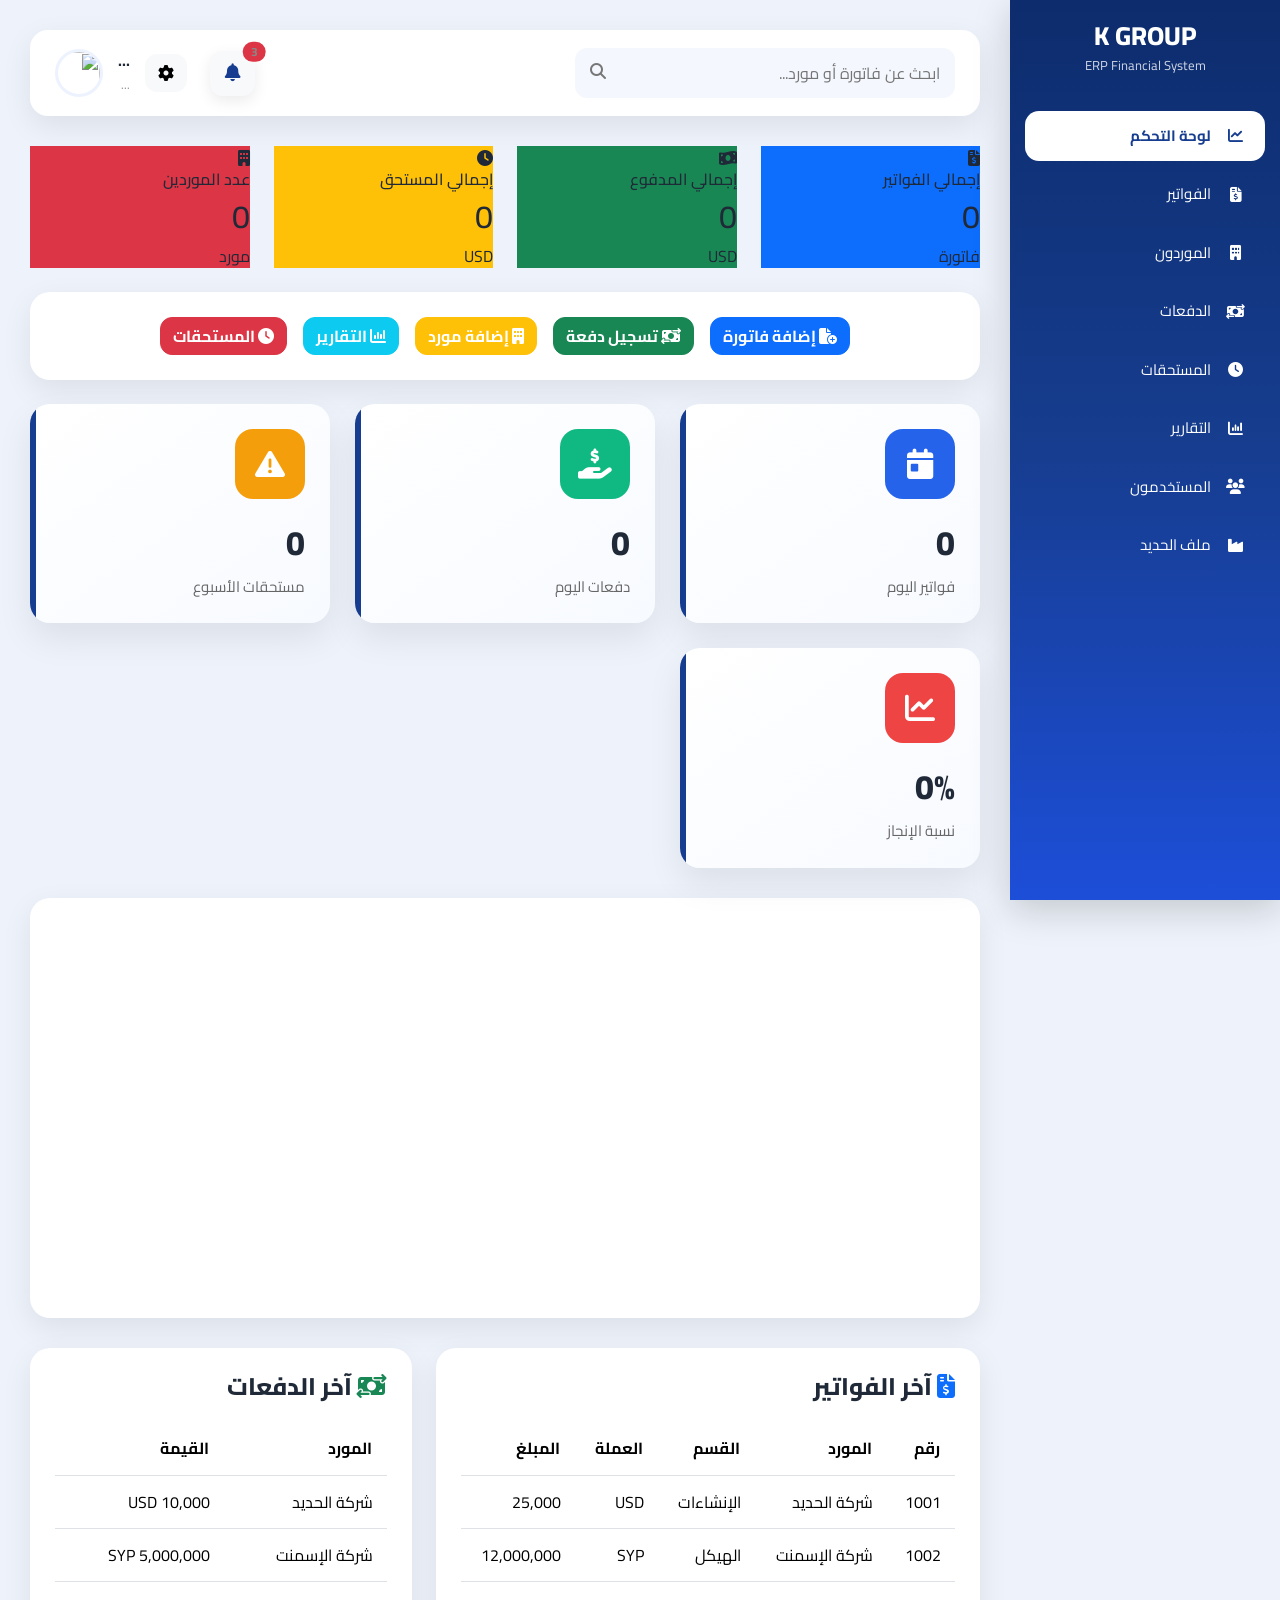
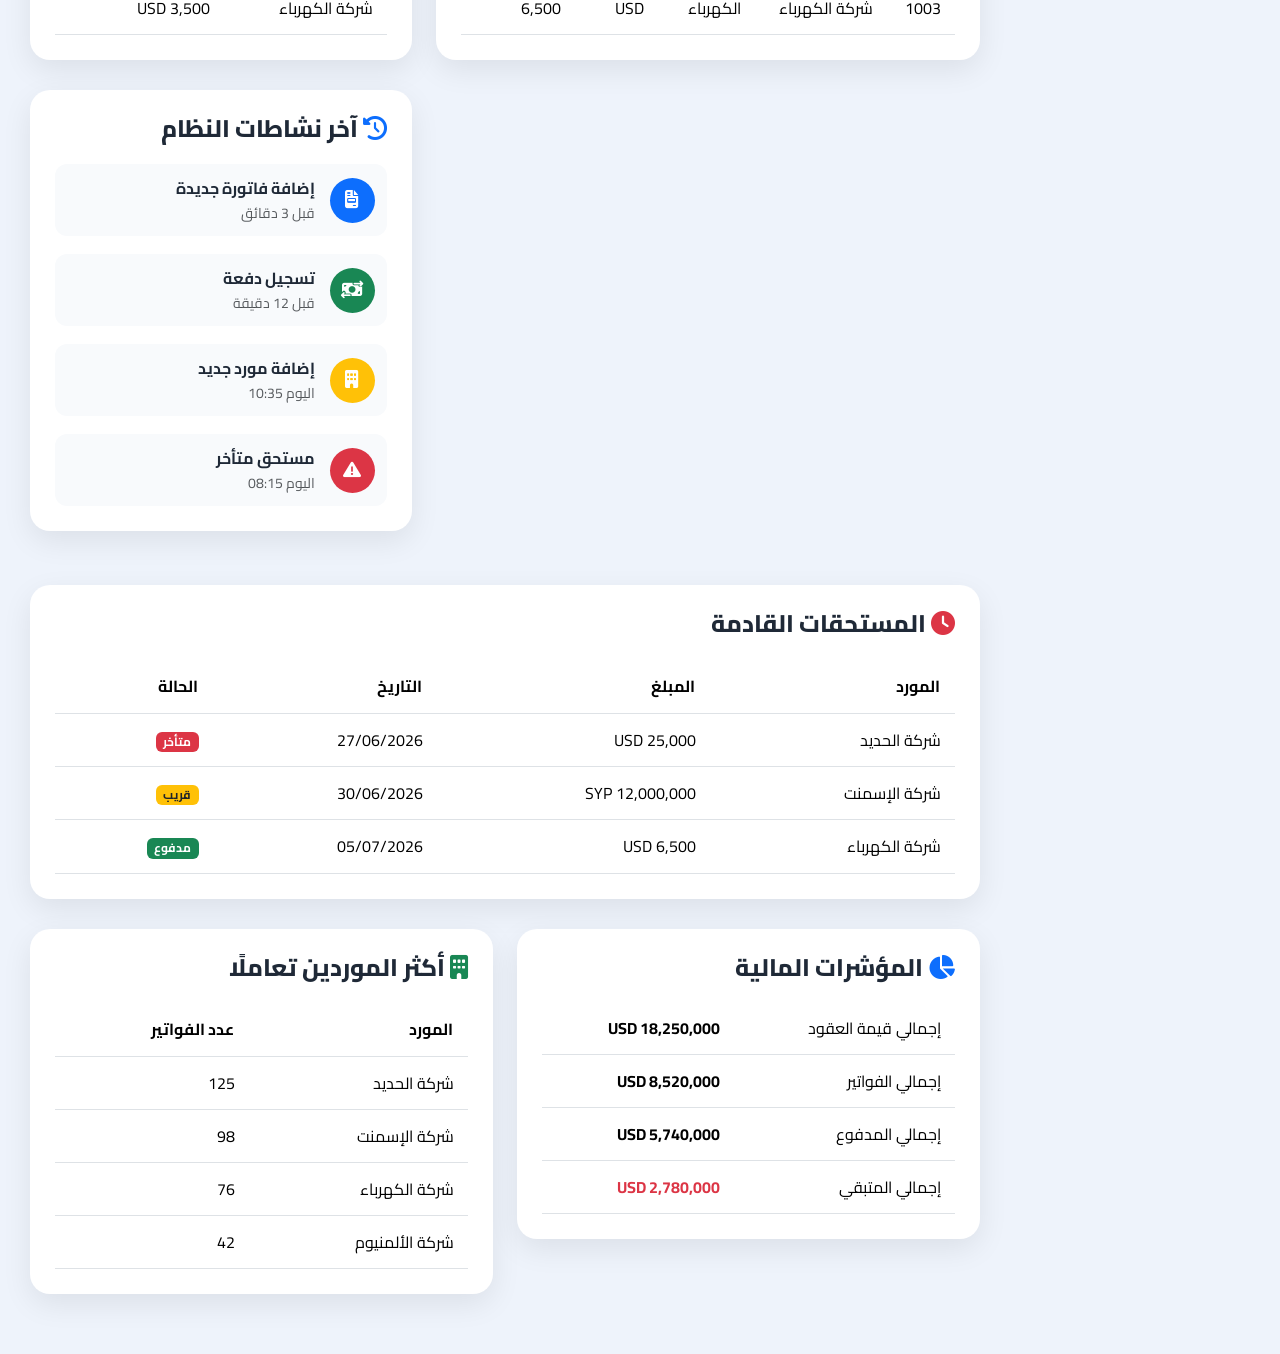
==== dashboard.html @ 756ccb31 "Refactor dashboard cards for improved layout" ====
<!DOCTYPE html>
<html lang="ar" dir="rtl">

<head>

<meta charset="UTF-8">
<meta name="viewport" content="width=device-width, initial-scale=1.0">

<title>K Group ERP | Dashboard</title>

<link href="https://cdn.jsdelivr.net/npm/bootstrap@5.3.3/dist/css/bootstrap.min.css" rel="stylesheet">

<link rel="stylesheet" href="https://cdnjs.cloudflare.com/ajax/libs/font-awesome/6.6.0/css/all.min.css">

<link href="https://fonts.googleapis.com/css2?family=Cairo:wght@300;400;600;700;800&display=swap" rel="stylesheet">

<link rel="stylesheet" href="css/style.css">

<script src="https://cdn.jsdelivr.net/npm/chart.js"></script>

</head>

<body>

<!-- ================= Sidebar ================= -->

<div class="sidebar">

   <div class="logo">

    <h2 id="sidebarCompanyName">K GROUP</h2>

    <p id="sidebarSystemName">ERP Financial System</p>

</div>

    <ul>

        <li>
            <a class="active" href="dashboard.html">
                <i class="fa-solid fa-chart-line"></i>
                لوحة التحكم
            </a>
        </li>

        <li>
            <a href="invoices.html">
                <i class="fa-solid fa-file-invoice-dollar"></i>
                الفواتير
            </a>
        </li>

        <li>
            <a href="suppliers.html">
                <i class="fa-solid fa-building"></i>
                الموردون
            </a>
        </li>

        <li>
            <a href="payments.html">
                <i class="fa-solid fa-money-bill-transfer"></i>
                الدفعات
            </a>
        </li>

        <li>
            <a href="dues.html">
                <i class="fa-solid fa-clock"></i>
                المستحقات
            </a>
        </li>

        <li>
            <a href="reports.html">
                <i class="fa-solid fa-chart-column"></i>
                التقارير
            </a>
        </li>

        <li>
            <a href="users.html">
                <i class="fa-solid fa-users"></i>
                المستخدمون
            </a>
        </li>
       <li>
    <a href="steel-dashboard.html">
        <i class="fa-solid fa-industry"></i>
        ملف الحديد
    </a>
</li>

    </ul>

</div>

<!-- ================= Main ================= -->

<div class="main">

<!-- ================= Topbar ================= -->

<div class="topbar">

<div class="search-box">

<i class="fa-solid fa-search"></i>

<input
type="text"
placeholder="ابحث عن فاتورة أو مورد..."
>

</div>

<div class="user-box">

<button class="btn btn-light position-relative me-2">

<i class="fa-solid fa-bell"></i>

<span class="position-absolute top-0 start-100 translate-middle badge rounded-pill bg-danger">

3

</span>

</button>

<a href="settings.html" class="btn btn-light me-2">

<i class="fa-solid fa-gear"></i>

</a>

<div>

<h6 id="dashboardUserName">...</h6>

<span id="dashboardCompany">...</span>

</div>

<img
id="dashboardAvatar"
src="https://ui-avatars.com/api/?name=K&background=2563eb&color=fff">
</div>

</div>
<!-- ================= Dashboard Cards ================= -->

<div class="row g-4 mb-4">

    <div class="col-xl-3 col-md-6">

        <div class="dashboard-card bg-primary">

            <div class="card-icon">

                <i class="fa-solid fa-file-invoice-dollar"></i>

            </div>

            <div class="card-content">

                <h6>إجمالي الفواتير</h6>

                <h2 id="totalInvoices">0</h2>

                <span>فاتورة</span>

            </div>

        </div>

    </div>

    <div class="col-xl-3 col-md-6">

        <div class="dashboard-card bg-success">

            <div class="card-icon">

                <i class="fa-solid fa-money-bill-wave"></i>

            </div>

            <div class="card-content">

                <h6>إجمالي المدفوع</h6>

                <h2 id="totalPaid">0</h2>

                <span>USD</span>

            </div>

        </div>

    </div>

    <div class="col-xl-3 col-md-6">

        <div class="dashboard-card bg-warning">

            <div class="card-icon">

                <i class="fa-solid fa-clock"></i>

            </div>

            <div class="card-content">

                <h6>إجمالي المستحق</h6>

                <h2 id="totalDue">0</h2>

                <span>USD</span>

            </div>

        </div>

    </div>

    <div class="col-xl-3 col-md-6">

        <div class="dashboard-card bg-danger">

            <div class="card-icon">

                <i class="fa-solid fa-building"></i>

            </div>

            <div class="card-content">

                <h6>عدد الموردين</h6>

                <h2 id="totalSuppliers">0</h2>

                <span>مورد</span>

            </div>

        </div>

    </div>

</div>

<!-- ================= Quick Actions ================= -->
<!-- ================= Quick Actions ================= -->

<div class="table-card fade-up mb-4">

<div class="d-flex flex-wrap justify-content-center gap-3">

<a href="invoices.html" class="btn btn-primary">

<i class="fa-solid fa-file-circle-plus"></i>

إضافة فاتورة

</a>

<a href="payments.html" class="btn btn-success">

<i class="fa-solid fa-money-bill-transfer"></i>

تسجيل دفعة

</a>

<a href="suppliers.html" class="btn btn-warning text-white">

<i class="fa-solid fa-building"></i>

إضافة مورد

</a>

<a href="reports.html" class="btn btn-info text-white">

<i class="fa-solid fa-chart-column"></i>

التقارير

</a>

<a href="dues.html" class="btn btn-danger">

<i class="fa-solid fa-clock"></i>

المستحقات

</a>

</div>

</div>
<!-- ================= Quick Statistics ================= -->

<div class="dashboard-grid fade-up">

<div class="stat-card">

<div class="stat-icon bg-blue">

<i class="fa-solid fa-calendar-day"></i>

</div>

<div class="stat-number" id="todayInvoices">0</div>

<div class="stat-title">

فواتير اليوم

</div>

</div>

<div class="stat-card">

<div class="stat-icon bg-green">

<i class="fa-solid fa-hand-holding-dollar"></i>

</div>

<div class="stat-number" id="todayPayments">0</div>

<div class="stat-title">

دفعات اليوم

</div>

</div>

<div class="stat-card">

<div class="stat-icon bg-orange">

<i class="fa-solid fa-triangle-exclamation"></i>

</div>

<div class="stat-number" id="weekDue">0</div>

<div class="stat-title">

مستحقات الأسبوع

</div>

</div>

<div class="stat-card">

<div class="stat-icon bg-red">

<i class="fa-solid fa-chart-line"></i>

</div>

<div class="stat-number" id="progress">0%</div>

<div class="stat-title">

نسبة الإنجاز

</div>

</div>

</div>

<!-- ================= Chart ================= -->

<div class="chart-card fade-up">


<canvas id="expensesChart"></canvas>
</div>
<!-- ================= Main Tables ================= -->

<div class="row">

    <!-- آخر الفواتير -->
    <div class="col-lg-7">

        <div class="table-card fade-up">

            <h4>
                <i class="fa-solid fa-file-invoice-dollar text-primary"></i>
                آخر الفواتير
            </h4>

            <div class="table-responsive">

                <table class="table table-hover align-middle">

                    <thead>

                        <tr>

                            <th>رقم</th>
                            <th>المورد</th>
                            <th>القسم</th>
                            <th>العملة</th>
                            <th>المبلغ</th>

                        </tr>

                    </thead>

                    <tbody>

                        <tr>

                            <td>1001</td>
                            <td>شركة الحديد</td>
                            <td>الإنشاءات</td>
                            <td>USD</td>
                            <td>25,000</td>

                        </tr>

                        <tr>

                            <td>1002</td>
                            <td>شركة الإسمنت</td>
                            <td>الهيكل</td>
                            <td>SYP</td>
                            <td>12,000,000</td>

                        </tr>

                        <tr>

                            <td>1003</td>
                            <td>شركة الكهرباء</td>
                            <td>الكهرباء</td>
                            <td>USD</td>
                            <td>6,500</td>

                        </tr>

                    </tbody>

                </table>

            </div>

        </div>

    </div>

    <!-- آخر الدفعات -->

    <div class="col-lg-5">

        <div class="table-card fade-up">

            <h4>

                <i class="fa-solid fa-money-bill-transfer text-success"></i>

                آخر الدفعات

            </h4>

            <div class="table-responsive">

                <table class="table table-hover">

                    <thead>

                        <tr>

                            <th>المورد</th>
                            <th>القيمة</th>

                        </tr>

                    </thead>

                    <tbody>

                        <tr>

                            <td>شركة الحديد</td>
                            <td>10,000 USD</td>

                        </tr>

                        <tr>

                            <td>شركة الإسمنت</td>
                            <td>5,000,000 SYP</td>

                        </tr>

                        <tr>

                            <td>شركة الكهرباء</td>
                            <td>3,500 USD</td>

                        </tr>

                    </tbody>

                </table>

            </div>

        </div>

    </div>

</div>
<!-- ================= Activity ================= -->

<div class="row">

    <div class="col-lg-7">

        <!-- اترك الأقسام التالية كما هي (المستحقات أو غيرها) -->

    </div>

    <div class="col-lg-5">

        <div class="table-card fade-up">

            <h4>

                <i class="fa-solid fa-clock-rotate-left text-primary"></i>

                آخر نشاطات النظام

            </h4>

            <div class="activity-list">

                <div class="activity-item">

                    <div class="activity-icon bg-primary">

                        <i class="fa-solid fa-file-invoice"></i>

                    </div>

                    <div>

                        <strong>إضافة فاتورة جديدة</strong>

                        <br>

                        <small class="text-muted">

                            قبل 3 دقائق

                        </small>

                    </div>

                </div>

                <div class="activity-item">

                    <div class="activity-icon bg-success">

                        <i class="fa-solid fa-money-bill-transfer"></i>

                    </div>

                    <div>

                        <strong>تسجيل دفعة</strong>

                        <br>

                        <small class="text-muted">

                            قبل 12 دقيقة

                        </small>

                    </div>

                </div>

                <div class="activity-item">

                    <div class="activity-icon bg-warning">

                        <i class="fa-solid fa-building"></i>

                    </div>

                    <div>

                        <strong>إضافة مورد جديد</strong>

                        <br>

                        <small class="text-muted">

                            اليوم 10:35

                        </small>

                    </div>

                </div>

                <div class="activity-item">

                    <div class="activity-icon bg-danger">

                        <i class="fa-solid fa-triangle-exclamation"></i>

                    </div>

                    <div>

                        <strong>مستحق متأخر</strong>

                        <br>

                        <small class="text-muted">

                            اليوم 08:15

                        </small>

                    </div>

                </div>

            </div>

        </div>

    </div>

</div>

<!-- ================= Upcoming Dues ================= -->

<div class="table-card fade-up mt-4">

    <h4>

        <i class="fa-solid fa-clock text-danger"></i>

        المستحقات القادمة

    </h4>

    <div class="table-responsive">

        <table class="table table-hover align-middle">

            <thead>

                <tr>

                    <th>المورد</th>
                    <th>المبلغ</th>
                    <th>التاريخ</th>
                    <th>الحالة</th>

                </tr>

            </thead>

            <tbody>

                <tr>

                    <td>شركة الحديد</td>
                    <td>25,000 USD</td>
                    <td>27/06/2026</td>
                    <td><span class="badge bg-danger">متأخر</span></td>

                </tr>

                <tr>

                    <td>شركة الإسمنت</td>
                    <td>12,000,000 SYP</td>
                    <td>30/06/2026</td>
                    <td><span class="badge bg-warning text-dark">قريب</span></td>

                </tr>

                <tr>

                    <td>شركة الكهرباء</td>
                    <td>6,500 USD</td>
                    <td>05/07/2026</td>
                    <td><span class="badge bg-success">مدفوع</span></td>

                </tr>

            </tbody>

        </table>

    </div>

</div>
<!-- ================= Financial Indicators ================= -->

<div class="row mt-4">

    <div class="col-lg-6">

        <div class="table-card fade-up">

            <h4>

                <i class="fa-solid fa-chart-pie text-primary"></i>

                المؤشرات المالية

            </h4>

            <table class="table">

                <tbody>

                    <tr>
                        <td>إجمالي قيمة العقود</td>
                        <td><strong>18,250,000 USD</strong></td>
                    </tr>

                    <tr>
                        <td>إجمالي الفواتير</td>
                        <td><strong>8,520,000 USD</strong></td>
                    </tr>

                    <tr>
                        <td>إجمالي المدفوع</td>
                        <td><strong>5,740,000 USD</strong></td>
                    </tr>

                    <tr>
                        <td>إجمالي المتبقي</td>
                        <td class="text-danger">
                            <strong>2,780,000 USD</strong>
                        </td>
                    </tr>

                </tbody>

            </table>

        </div>

    </div>

    <div class="col-lg-6">

        <div class="table-card fade-up">

            <h4>

                <i class="fa-solid fa-building text-success"></i>

                أكثر الموردين تعاملًا

            </h4>

            <table class="table">

                <thead>

                    <tr>

                        <th>المورد</th>
                        <th>عدد الفواتير</th>

                    </tr>

                </thead>

                <tbody>

                    <tr>

                        <td>شركة الحديد</td>
                        <td>125</td>

                    </tr>

                    <tr>

                        <td>شركة الإسمنت</td>
                        <td>98</td>

                    </tr>

                    <tr>

                        <td>شركة الكهرباء</td>
                        <td>76</td>

                    </tr>

                    <tr>

                        <td>شركة الألمنيوم</td>
                        <td>42</td>

                    </tr>

                </tbody>

            </table>

        </div>

    </div>

</div>

<!-- ================= Dashboard Scripts ================= -->

<script>

const canvas = document.getElementById("expensesChart");

if(canvas){

const ctx = canvas.getContext("2d");

new Chart(ctx, {

type:'bar',

data:{

labels:['يناير','فبراير','مارس','أبريل','مايو','يونيو'],

datasets:[{

label:'المصروفات',

data:[12000,18000,15000,24000,22000,28000],

backgroundColor:'#2563eb',

borderRadius:8

}]

},

options:{

responsive:true,

maintainAspectRatio:false,

plugins:{

legend:{display:false}

},

scales:{

y:{beginAtZero:true}

}

}

});

}

function animateCounter(id,target){

let obj=document.getElementById(id);

if(!obj) return;

let current=0;

let speed=target/60;

let timer=setInterval(()=>{

current+=speed;

if(current>=target){

current=target;

clearInterval(timer);

}

obj.innerHTML=Math.floor(current).toLocaleString();

},20);

}

</script>

<script type="module" src="js/dashboard.js"></script>
<script type="module" src="js/guard.js"></script>
</body>

</html>
---- css/style.css ----
/* =====================================================
   K GROUP ERP
   النظام المالي

===================================================== */

:root{

    --primary:#163d8f;
    --primary-dark:#0d2c6d;
    --secondary:#2f6fed;

    --success:#10b981;
    --warning:#f59e0b;
    --danger:#ef4444;

    --bg:#eef3fb;

    --white:#ffffff;

    --text:#1f2937;

    --text-light:#6b7280;

    --border:#e5e7eb;

    --radius:18px;

    --shadow:0 10px 30px rgba(0,0,0,.08);

    --transition:.30s;

}

*{

margin:0;

padding:0;

box-sizing:border-box;

font-family:'Cairo',sans-serif;

}

html{

scroll-behavior:smooth;

}

body{

background:var(--bg);

color:var(--text);

overflow-x:hidden;

}

/* Scrollbar */

::-webkit-scrollbar{

width:10px;

}

::-webkit-scrollbar-thumb{

background:var(--primary);

border-radius:20px;

}

::-webkit-scrollbar-track{

background:#dde7f7;

}

/* Links */

a{

text-decoration:none;

color:inherit;

}

/* Images */

img{

max-width:100%;

display:block;

}

/* Buttons */

.btn{

border-radius:12px;

font-weight:700;

transition:var(--transition);

}

.btn:hover{

transform:translateY(-2px);

}

/* Cards */

.card-box{

background:rgba(255,255,255,.75);

backdrop-filter:blur(18px);

border-radius:var(--radius);

box-shadow:var(--shadow);

padding:24px;

transition:var(--transition);

}

.card-box:hover{

transform:translateY(-6px);

}

/* Tables */

.table{

margin-bottom:0;

}

.table thead{

background:var(--primary);

color:white;

}

.table th{

padding:15px;

font-weight:700;

}

.table td{

padding:14px;

vertical-align:middle;

}

/* Forms */

.form-control,

.form-select{

border-radius:12px;

padding:12px;

border:1px solid var(--border);

}

.form-control:focus,

.form-select:focus{

border-color:var(--secondary);

box-shadow:0 0 0 .2rem rgba(47,111,237,.15);

}
/* ===========================================
   SIDEBAR
=========================================== */

.sidebar{

position:fixed;

top:0;

right:0;

width:270px;

height:100vh;

background:linear-gradient(180deg,#0d2c6d,#163d8f,#1d4ed8);

color:white;

box-shadow:0 10px 35px rgba(0,0,0,.18);

z-index:1000;

padding-top:20px;

transition:.3s;

}

.logo{

text-align:center;

margin-bottom:35px;

}

.logo h2{

font-size:26px;

font-weight:800;

margin-bottom:5px;

}

.logo p{

font-size:13px;

opacity:.8;

}

.sidebar ul{

list-style:none;

padding:0;

margin:0;

}

.sidebar li{

margin:8px 15px;

}

.sidebar a{

display:flex;

align-items:center;

gap:12px;

padding:14px 18px;

border-radius:14px;

color:white;

font-size:15px;

transition:.25s;

}

.sidebar a:hover{

background:rgba(255,255,255,.12);

transform:translateX(-4px);

}

.sidebar a.active{

background:white;

color:var(--primary);

font-weight:bold;

}

.sidebar i{

width:24px;

text-align:center;

}

/* ===========================================
   MAIN
=========================================== */

.main{

margin-right:270px;

padding:30px;

min-height:100vh;

}

/* ===========================================
   TOPBAR
=========================================== */

.topbar{

background:white;

border-radius:18px;

padding:18px 25px;

display:flex;

justify-content:space-between;

align-items:center;

box-shadow:var(--shadow);

margin-bottom:30px;

}

.search-box{

position:relative;

width:380px;

}

.search-box input{

width:100%;

padding:13px 15px 13px 45px;

border:none;

background:#f4f7fd;

border-radius:12px;

}

.search-box i{

position:absolute;

left:15px;

top:15px;

color:#777;

}

.user-box{

display:flex;

align-items:center;

gap:15px;

}

.user-box img{

width:48px;

height:48px;

border-radius:50%;

object-fit:cover;

border:3px solid #edf2ff;

}

.user-box h6{

margin:0;

font-weight:700;

}

.user-box span{

font-size:12px;

color:#888;

}
/* ===========================================
   DASHBOARD CARDS
=========================================== */

.dashboard-grid{

display:grid;

grid-template-columns:repeat(auto-fit,minmax(250px,1fr));

gap:25px;

margin-bottom:30px;

}

.stat-card{

background:linear-gradient(145deg,#ffffff,#f7faff);

border-radius:20px;

padding:25px;

box-shadow:0 15px 35px rgba(0,0,0,.08);

position:relative;

overflow:hidden;

transition:.35s;

cursor:pointer;

}

.stat-card:hover{

transform:translateY(-8px);

box-shadow:0 20px 40px rgba(0,0,0,.12);

}

.stat-card::before{

content:"";

position:absolute;

top:0;

left:0;

width:6px;

height:100%;

background:var(--primary);

}

.stat-icon{

width:70px;

height:70px;

border-radius:18px;

display:flex;

align-items:center;

justify-content:center;

font-size:30px;

color:white;

margin-bottom:18px;

}

.bg-blue{

background:#2563eb;

}

.bg-green{

background:#10b981;

}

.bg-orange{

background:#f59e0b;

}

.bg-red{

background:#ef4444;

}

.stat-number{

font-size:34px;

font-weight:800;

margin-bottom:8px;

}

.stat-title{

font-size:15px;

color:#666;

}

/* ===========================================
   CHART
=========================================== */

.chart-card{

background:white;

border-radius:20px;

padding:25px;

box-shadow:var(--shadow);

margin-bottom:30px;

min-height:420px;

}
.chart-card canvas{

width:100% !important;

height:320px !important;

}

/* ===========================================
   TABLE CARD
=========================================== */

.table-card{

background:white;

border-radius:20px;

padding:25px;

box-shadow:var(--shadow);

margin-bottom:30px;

}

.table-card h4{

font-weight:800;

margin-bottom:20px;

}

/* ===========================================
   ANIMATION
=========================================== */

.fade-up{

animation:fadeUp .5s ease;

}

@keyframes fadeUp{

0%{

opacity:0;

transform:translateY(25px);

}

100%{

opacity:1;

transform:translateY(0);

}

}
/* ===========================
   Activity
=========================== */

.activity-list{

display:flex;

flex-direction:column;

gap:18px;

}

.activity-item{

display:flex;

align-items:center;

gap:15px;

padding:12px;

border-radius:12px;

background:#f8fafc;

transition:.3s;

}

.activity-item:hover{

background:#eef4ff;

}

.activity-icon{

width:45px;

height:45px;

border-radius:50%;

display:flex;

align-items:center;

justify-content:center;

color:white;

font-size:18px;

}

.bg-primary{

background:#2563eb;

}

.bg-success{

background:#10b981;

}

.bg-warning{

background:#f59e0b;

}

.bg-danger{

background:#ef4444;

}
/* ==========================
   TOPBAR BUTTONS
========================== */

.user-box button{

width:45px;

height:45px;

border-radius:12px;

display:flex;

align-items:center;

justify-content:center;

box-shadow:0 5px 15px rgba(0,0,0,.08);

}

.user-box button i{

font-size:18px;

color:#163d8f;

}

.user-box button:hover{

transform:translateY(-3px);

transition:.3s;

}
/* ===========================================
   Responsive
=========================================== */

@media (max-width:992px){

.sidebar{

width:90px;

}

.sidebar .logo p,
.sidebar .logo h2,
.sidebar a{

font-size:0;

}

.sidebar a i{

font-size:20px;

margin:auto;

}

.main{

margin-right:90px;

padding:20px;

}

.search-box{

width:100%;

}

}

@media (max-width:768px){

.main{

margin-right:0;

padding:15px;

}

.sidebar{

position:relative;

width:100%;

height:auto;

}

.topbar{

flex-direction:column;

gap:15px;

}

.dashboard-grid{

grid-template-columns:1fr;

}

}
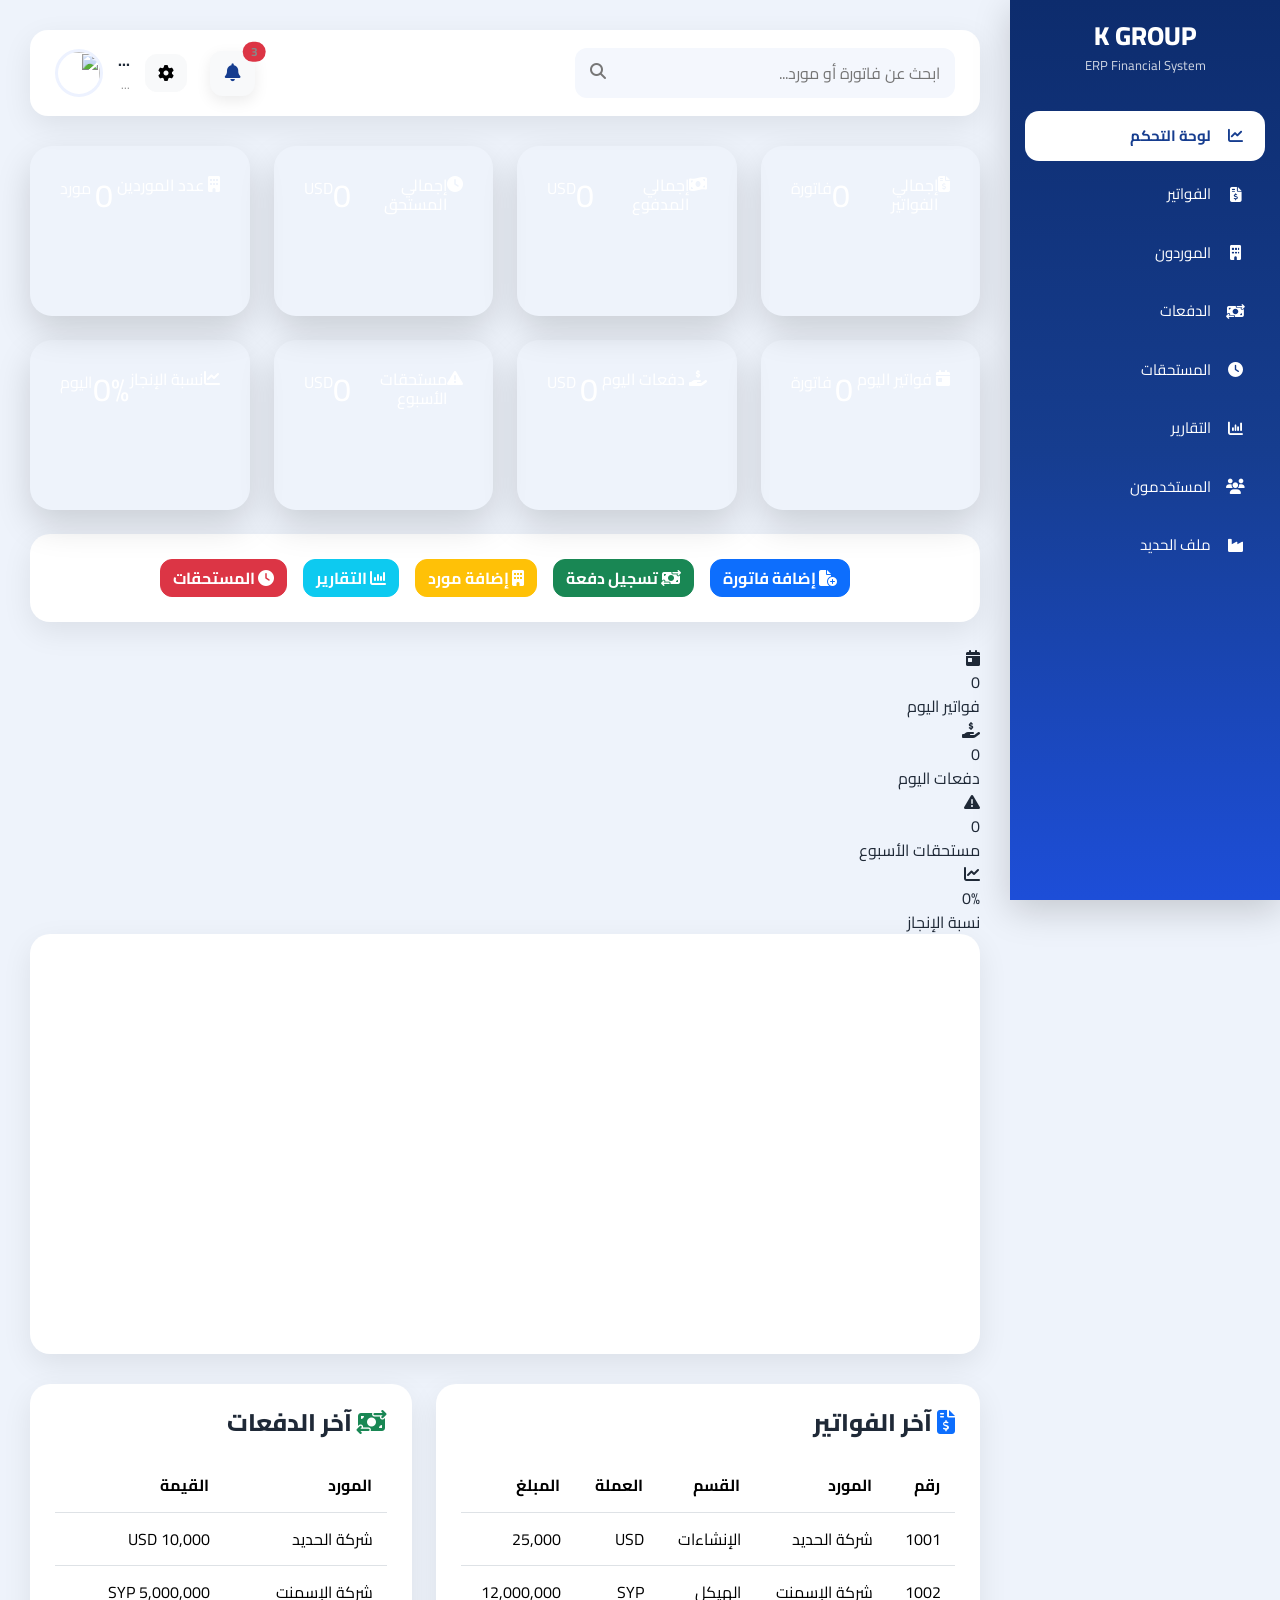
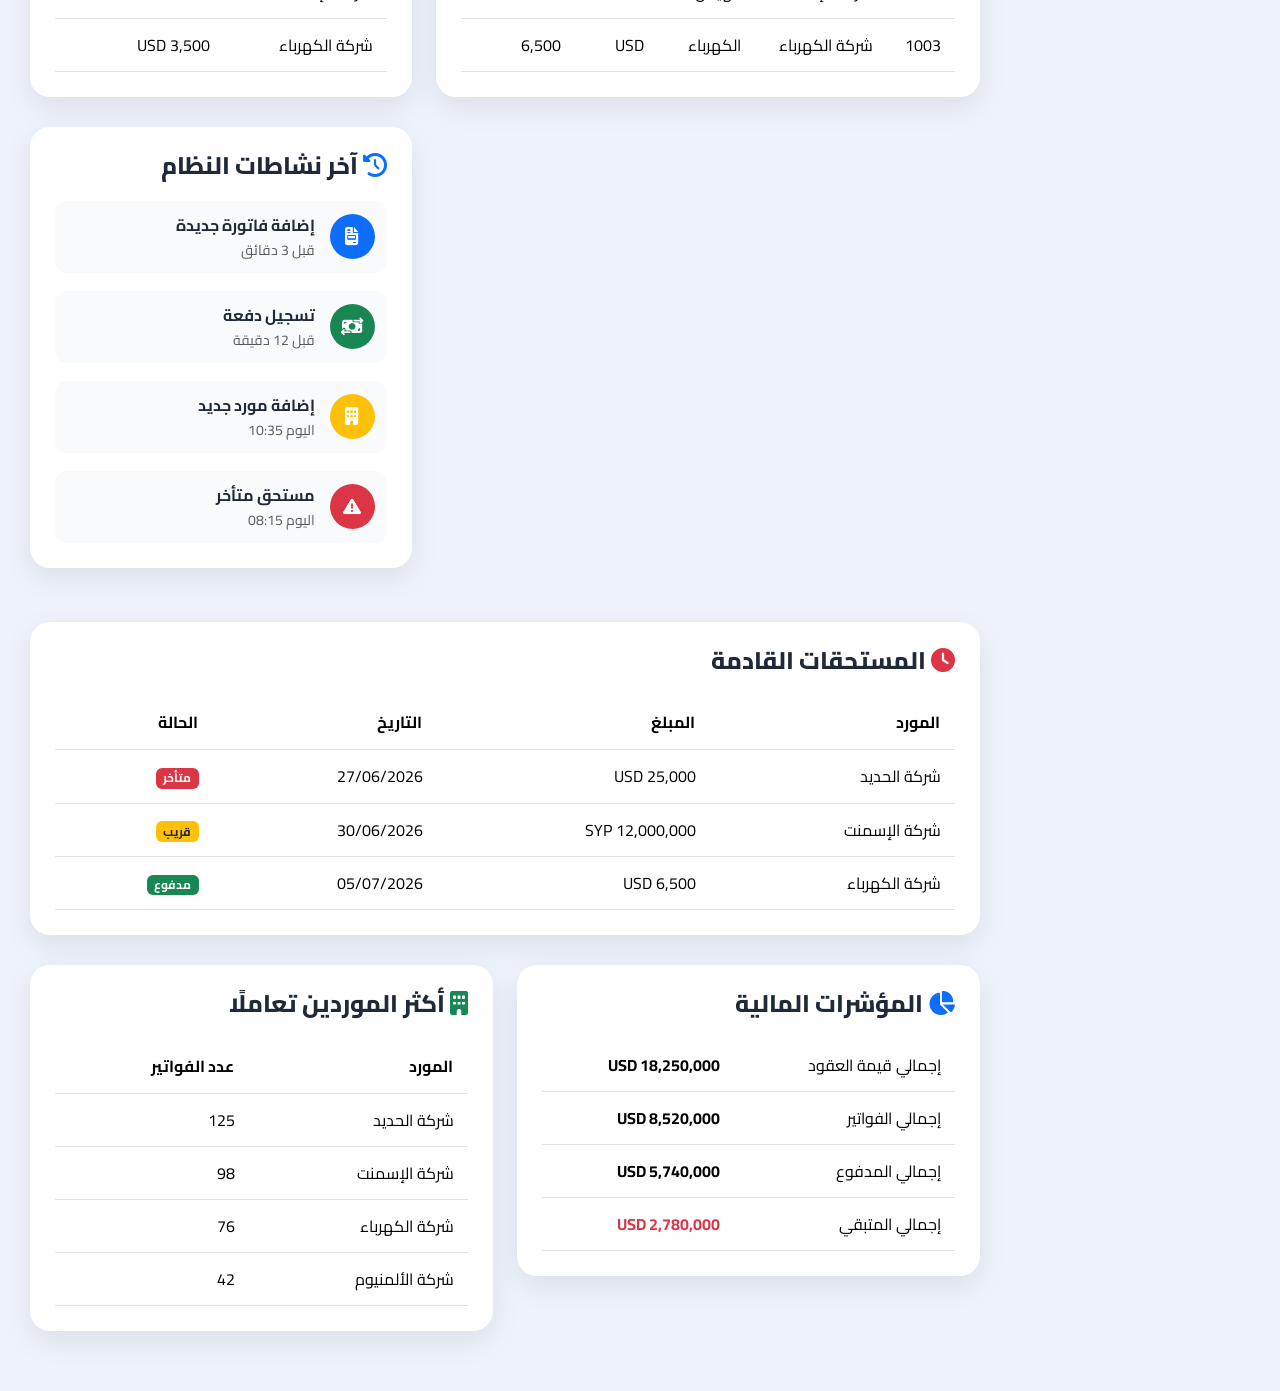
==== commit dd6cb471: "Update dashboard.html" ====
--- a/dashboard.html
+++ b/dashboard.html
@@ -150,102 +150,122 @@
 </div>
 <!-- ================= Dashboard Cards ================= -->
 
-<div class="row g-4 mb-4">
-
-    <div class="col-xl-3 col-md-6">
-
-        <div class="dashboard-card bg-primary">
-
-            <div class="card-icon">
-
-                <i class="fa-solid fa-file-invoice-dollar"></i>
-
-            </div>
-
-            <div class="card-content">
-
-                <h6>إجمالي الفواتير</h6>
-
-                <h2 id="totalInvoices">0</h2>
-
-                <span>فاتورة</span>
-
-            </div>
-
-        </div>
-
-    </div>
-
-    <div class="col-xl-3 col-md-6">
-
-        <div class="dashboard-card bg-success">
-
-            <div class="card-icon">
-
-                <i class="fa-solid fa-money-bill-wave"></i>
-
-            </div>
-
-            <div class="card-content">
-
-                <h6>إجمالي المدفوع</h6>
-
-                <h2 id="totalPaid">0</h2>
-
-                <span>USD</span>
-
-            </div>
-
-        </div>
-
-    </div>
-
-    <div class="col-xl-3 col-md-6">
-
-        <div class="dashboard-card bg-warning">
-
-            <div class="card-icon">
-
-                <i class="fa-solid fa-clock"></i>
-
-            </div>
-
-            <div class="card-content">
-
-                <h6>إجمالي المستحق</h6>
-
-                <h2 id="totalDue">0</h2>
-
-                <span>USD</span>
-
-            </div>
-
-        </div>
-
-    </div>
-
-    <div class="col-xl-3 col-md-6">
-
-        <div class="dashboard-card bg-danger">
-
-            <div class="card-icon">
-
-                <i class="fa-solid fa-building"></i>
-
-            </div>
-
-            <div class="card-content">
-
-                <h6>عدد الموردين</h6>
-
-                <h2 id="totalSuppliers">0</h2>
-
-                <span>مورد</span>
-
-            </div>
-
-        </div>
-
+<div class="row mt-4">
+
+    <div class="col-lg-3 col-md-6 mb-4">
+        <div class="dashboard-card steel-card blue">
+
+            <i class="fa-solid fa-file-invoice-dollar"></i>
+
+            <h6>إجمالي الفواتير</h6>
+
+            <h2 id="totalInvoices">0</h2>
+
+            <span>فاتورة</span>
+
+        </div>
+    </div>
+
+    <div class="col-lg-3 col-md-6 mb-4">
+        <div class="dashboard-card steel-card green">
+
+            <i class="fa-solid fa-money-bill-wave"></i>
+
+            <h6>إجمالي المدفوع</h6>
+
+            <h2 id="totalPaid">0</h2>
+
+            <span>USD</span>
+
+        </div>
+    </div>
+
+    <div class="col-lg-3 col-md-6 mb-4">
+        <div class="dashboard-card steel-card orange">
+
+            <i class="fa-solid fa-clock"></i>
+
+            <h6>إجمالي المستحق</h6>
+
+            <h2 id="totalDue">0</h2>
+
+            <span>USD</span>
+
+        </div>
+    </div>
+
+    <div class="col-lg-3 col-md-6 mb-4">
+        <div class="dashboard-card steel-card dark">
+
+            <i class="fa-solid fa-building"></i>
+
+            <h6>عدد الموردين</h6>
+
+            <h2 id="totalSuppliers">0</h2>
+
+            <span>مورد</span>
+
+        </div>
+    </div>
+
+</div>
+
+<div class="row">
+
+    <div class="col-lg-3 col-md-6 mb-4">
+        <div class="dashboard-card steel-card success">
+
+            <i class="fa-solid fa-calendar-day"></i>
+
+            <h6>فواتير اليوم</h6>
+
+            <h2 id="todayInvoices">0</h2>
+
+            <span>فاتورة</span>
+
+        </div>
+    </div>
+
+    <div class="col-lg-3 col-md-6 mb-4">
+        <div class="dashboard-card steel-card primary">
+
+            <i class="fa-solid fa-hand-holding-dollar"></i>
+
+            <h6>دفعات اليوم</h6>
+
+            <h2 id="todayPayments">0</h2>
+
+            <span>USD</span>
+
+        </div>
+    </div>
+
+    <div class="col-lg-3 col-md-6 mb-4">
+        <div class="dashboard-card steel-card warning">
+
+            <i class="fa-solid fa-triangle-exclamation"></i>
+
+            <h6>مستحقات الأسبوع</h6>
+
+            <h2 id="weekDue">0</h2>
+
+            <span>USD</span>
+
+        </div>
+    </div>
+
+    <div class="col-lg-3 col-md-6 mb-4">
+        <div class="dashboard-card steel-card info">
+
+            <i class="fa-solid fa-chart-line"></i>
+
+            <h6>نسبة الإنجاز</h6>
+
+            <h2 id="progress">0%</h2>
+
+            <span>اليوم</span>
+
+        </div>
     </div>
 
 </div>
--- a/css/style.css
+++ b/css/style.css
@@ -432,125 +432,113 @@
    DASHBOARD CARDS
 =========================================== */
 
-.dashboard-grid{
-
-display:grid;
-
-grid-template-columns:repeat(auto-fit,minmax(250px,1fr));
-
-gap:25px;
-
-margin-bottom:30px;
-
-}
-
-.stat-card{
-
-background:linear-gradient(145deg,#ffffff,#f7faff);
-
-border-radius:20px;
-
-padding:25px;
-
-box-shadow:0 15px 35px rgba(0,0,0,.08);
-
-position:relative;
-
-overflow:hidden;
-
-transition:.35s;
-
-cursor:pointer;
-
-}
-
-.stat-card:hover{
-
-transform:translateY(-8px);
-
-box-shadow:0 20px 40px rgba(0,0,0,.12);
-
-}
-
-.stat-card::before{
-
-content:"";
-
-position:absolute;
-
-top:0;
-
-left:0;
-
-width:6px;
-
-height:100%;
-
-background:var(--primary);
-
-}
-
-.stat-icon{
-
-width:70px;
-
-height:70px;
-
-border-radius:18px;
-
-display:flex;
-
-align-items:center;
-
-justify-content:center;
-
-font-size:30px;
-
-color:white;
-
-margin-bottom:18px;
-
-}
-
-.bg-blue{
-
-background:#2563eb;
-
-}
-
-.bg-green{
-
-background:#10b981;
-
-}
-
-.bg-orange{
-
-background:#f59e0b;
-
-}
-
-.bg-red{
-
-background:#ef4444;
-
-}
-
-.stat-number{
-
-font-size:34px;
-
-font-weight:800;
-
-margin-bottom:8px;
-
-}
-
-.stat-title{
-
-font-size:15px;
-
-color:#666;
+.dashboard-card{
+
+    position:relative;
+
+    overflow:hidden;
+
+    border-radius:22px;
+
+    padding:30px;
+
+    min-height:170px;
+
+    color:#fff;
+
+    display:flex;
+
+    justify-content:space-between;
+
+    align-items:flex-start;
+
+    transition:.35s;
+
+    box-shadow:0 15px 35px rgba(0,0,0,.15);
+
+}
+
+.dashboard-card:hover{
+
+    transform:translateY(-8px);
+
+}
+
+.card-icon{
+
+    width:70px;
+
+    height:70px;
+
+    border-radius:18px;
+
+    background:rgba(255,255,255,.15);
+
+    display:flex;
+
+    justify-content:center;
+
+    align-items:center;
+
+    font-size:30px;
+
+}
+
+.card-content{
+
+    text-align:right;
+
+}
+
+.card-content h6{
+
+    font-size:19px;
+
+    margin-bottom:18px;
+
+    font-weight:700;
+
+}
+
+.card-content h2{
+
+    font-size:45px;
+
+    font-weight:800;
+
+    margin:0;
+
+}
+
+.card-content span{
+
+    opacity:.9;
+
+    font-size:15px;
+
+}
+
+.bg-primary{
+
+background:linear-gradient(135deg,#2D8CFF,#1865F2);
+
+}
+
+.bg-success{
+
+background:linear-gradient(135deg,#2DBE72,#0E9F5C);
+
+}
+
+.bg-warning{
+
+background:linear-gradient(135deg,#F7B733,#FC8E28);
+
+}
+
+.bg-danger{
+
+background:linear-gradient(135deg,#EF5350,#C62828);
 
 }
 
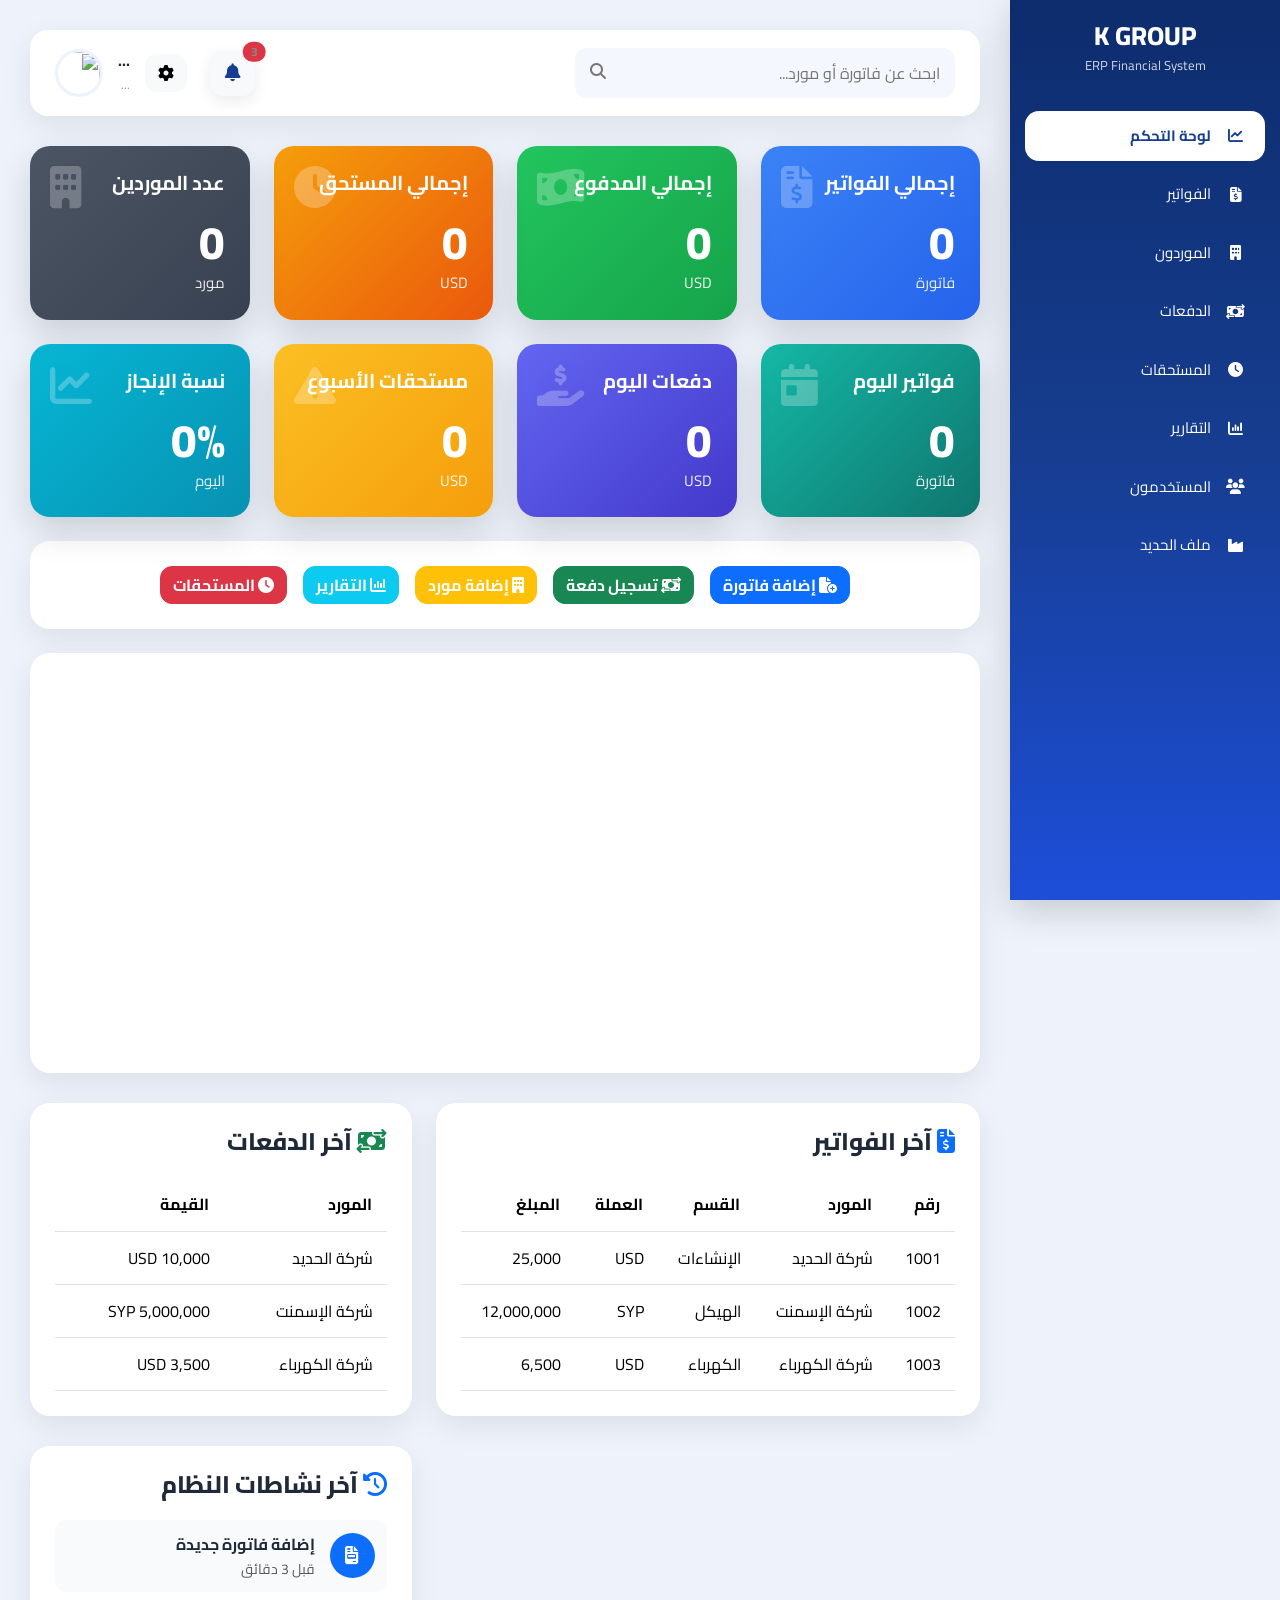
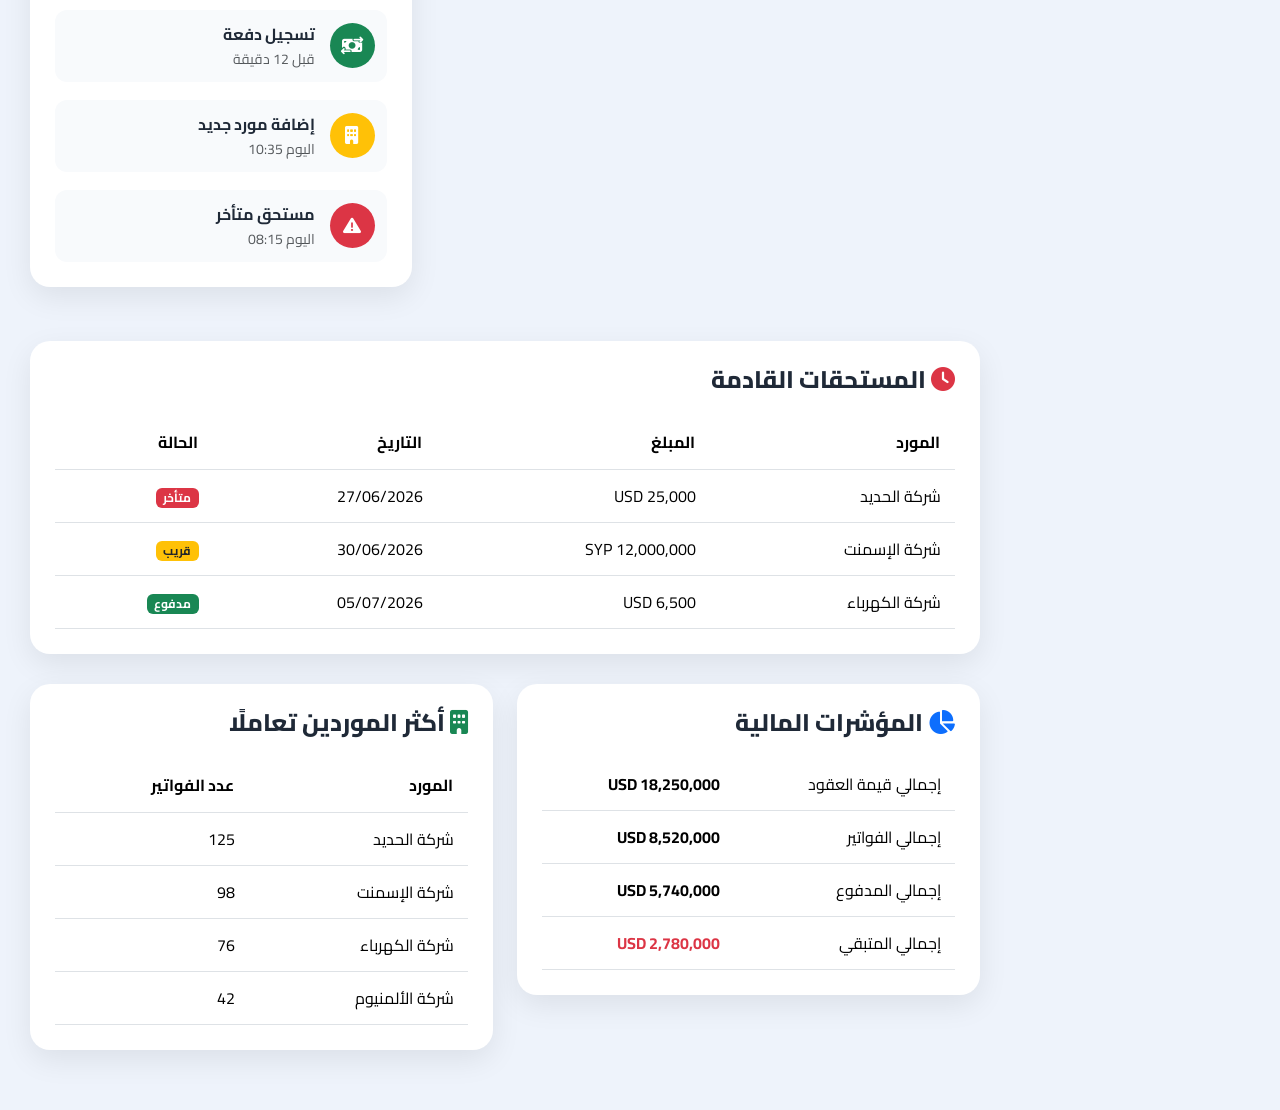
==== commit 19566b58: "Remove quick statistics section from dashboard Removed quick statistics section from the dashboard." ====
--- a/dashboard.html
+++ b/dashboard.html
@@ -320,83 +320,6 @@
 </div>
 
 </div>
-<!-- ================= Quick Statistics ================= -->
-
-<div class="dashboard-grid fade-up">
-
-<div class="stat-card">
-
-<div class="stat-icon bg-blue">
-
-<i class="fa-solid fa-calendar-day"></i>
-
-</div>
-
-<div class="stat-number" id="todayInvoices">0</div>
-
-<div class="stat-title">
-
-فواتير اليوم
-
-</div>
-
-</div>
-
-<div class="stat-card">
-
-<div class="stat-icon bg-green">
-
-<i class="fa-solid fa-hand-holding-dollar"></i>
-
-</div>
-
-<div class="stat-number" id="todayPayments">0</div>
-
-<div class="stat-title">
-
-دفعات اليوم
-
-</div>
-
-</div>
-
-<div class="stat-card">
-
-<div class="stat-icon bg-orange">
-
-<i class="fa-solid fa-triangle-exclamation"></i>
-
-</div>
-
-<div class="stat-number" id="weekDue">0</div>
-
-<div class="stat-title">
-
-مستحقات الأسبوع
-
-</div>
-
-</div>
-
-<div class="stat-card">
-
-<div class="stat-icon bg-red">
-
-<i class="fa-solid fa-chart-line"></i>
-
-</div>
-
-<div class="stat-number" id="progress">0%</div>
-
-<div class="stat-title">
-
-نسبة الإنجاز
-
-</div>
-
-</div>
-
-</div>
 
 <!-- ================= Chart ================= -->
 
--- a/css/style.css
+++ b/css/style.css
@@ -438,20 +438,14 @@
 
     overflow:hidden;
 
-    border-radius:22px;
-
-    padding:30px;
+    border-radius:20px;
+
+    padding:25px;
 
     min-height:170px;
 
     color:#fff;
 
-    display:flex;
-
-    justify-content:space-between;
-
-    align-items:flex-start;
-
     transition:.35s;
 
     box-shadow:0 15px 35px rgba(0,0,0,.15);
@@ -464,45 +458,33 @@
 
 }
 
-.card-icon{
-
-    width:70px;
-
-    height:70px;
-
-    border-radius:18px;
-
-    background:rgba(255,255,255,.15);
-
-    display:flex;
-
-    justify-content:center;
-
-    align-items:center;
-
-    font-size:30px;
-
-}
-
-.card-content{
-
-    text-align:right;
-
-}
-
-.card-content h6{
-
-    font-size:19px;
-
-    margin-bottom:18px;
+.dashboard-card i{
+
+    font-size:42px;
+
+    opacity:.25;
+
+    position:absolute;
+
+    left:20px;
+
+    top:20px;
+
+}
+
+.dashboard-card h6{
+
+    font-size:20px;
 
     font-weight:700;
 
-}
-
-.card-content h2{
-
-    font-size:45px;
+    margin-bottom:20px;
+
+}
+
+.dashboard-card h2{
+
+    font-size:46px;
 
     font-weight:800;
 
@@ -510,38 +492,45 @@
 
 }
 
-.card-content span{
+.dashboard-card span{
+
+    font-size:15px;
 
     opacity:.9;
 
-    font-size:15px;
-
-}
-
-.bg-primary{
-
-background:linear-gradient(135deg,#2D8CFF,#1865F2);
-
-}
-
-.bg-success{
-
-background:linear-gradient(135deg,#2DBE72,#0E9F5C);
-
-}
-
-.bg-warning{
-
-background:linear-gradient(135deg,#F7B733,#FC8E28);
-
-}
-
-.bg-danger{
-
-background:linear-gradient(135deg,#EF5350,#C62828);
-
-}
-
+}
+
+.steel-card.blue{
+background:linear-gradient(135deg,#3B82F6,#2563EB);
+}
+
+.steel-card.dark{
+background:linear-gradient(135deg,#4B5563,#374151);
+}
+
+.steel-card.green{
+background:linear-gradient(135deg,#22C55E,#16A34A);
+}
+
+.steel-card.orange{
+background:linear-gradient(135deg,#F59E0B,#EA580C);
+}
+
+.steel-card.success{
+background:linear-gradient(135deg,#14B8A6,#0F766E);
+}
+
+.steel-card.primary{
+background:linear-gradient(135deg,#6366F1,#4338CA);
+}
+
+.steel-card.warning{
+background:linear-gradient(135deg,#FBBF24,#F59E0B);
+}
+
+.steel-card.info{
+background:linear-gradient(135deg,#06B6D4,#0891B2);
+}
 /* ===========================================
    CHART
 =========================================== */
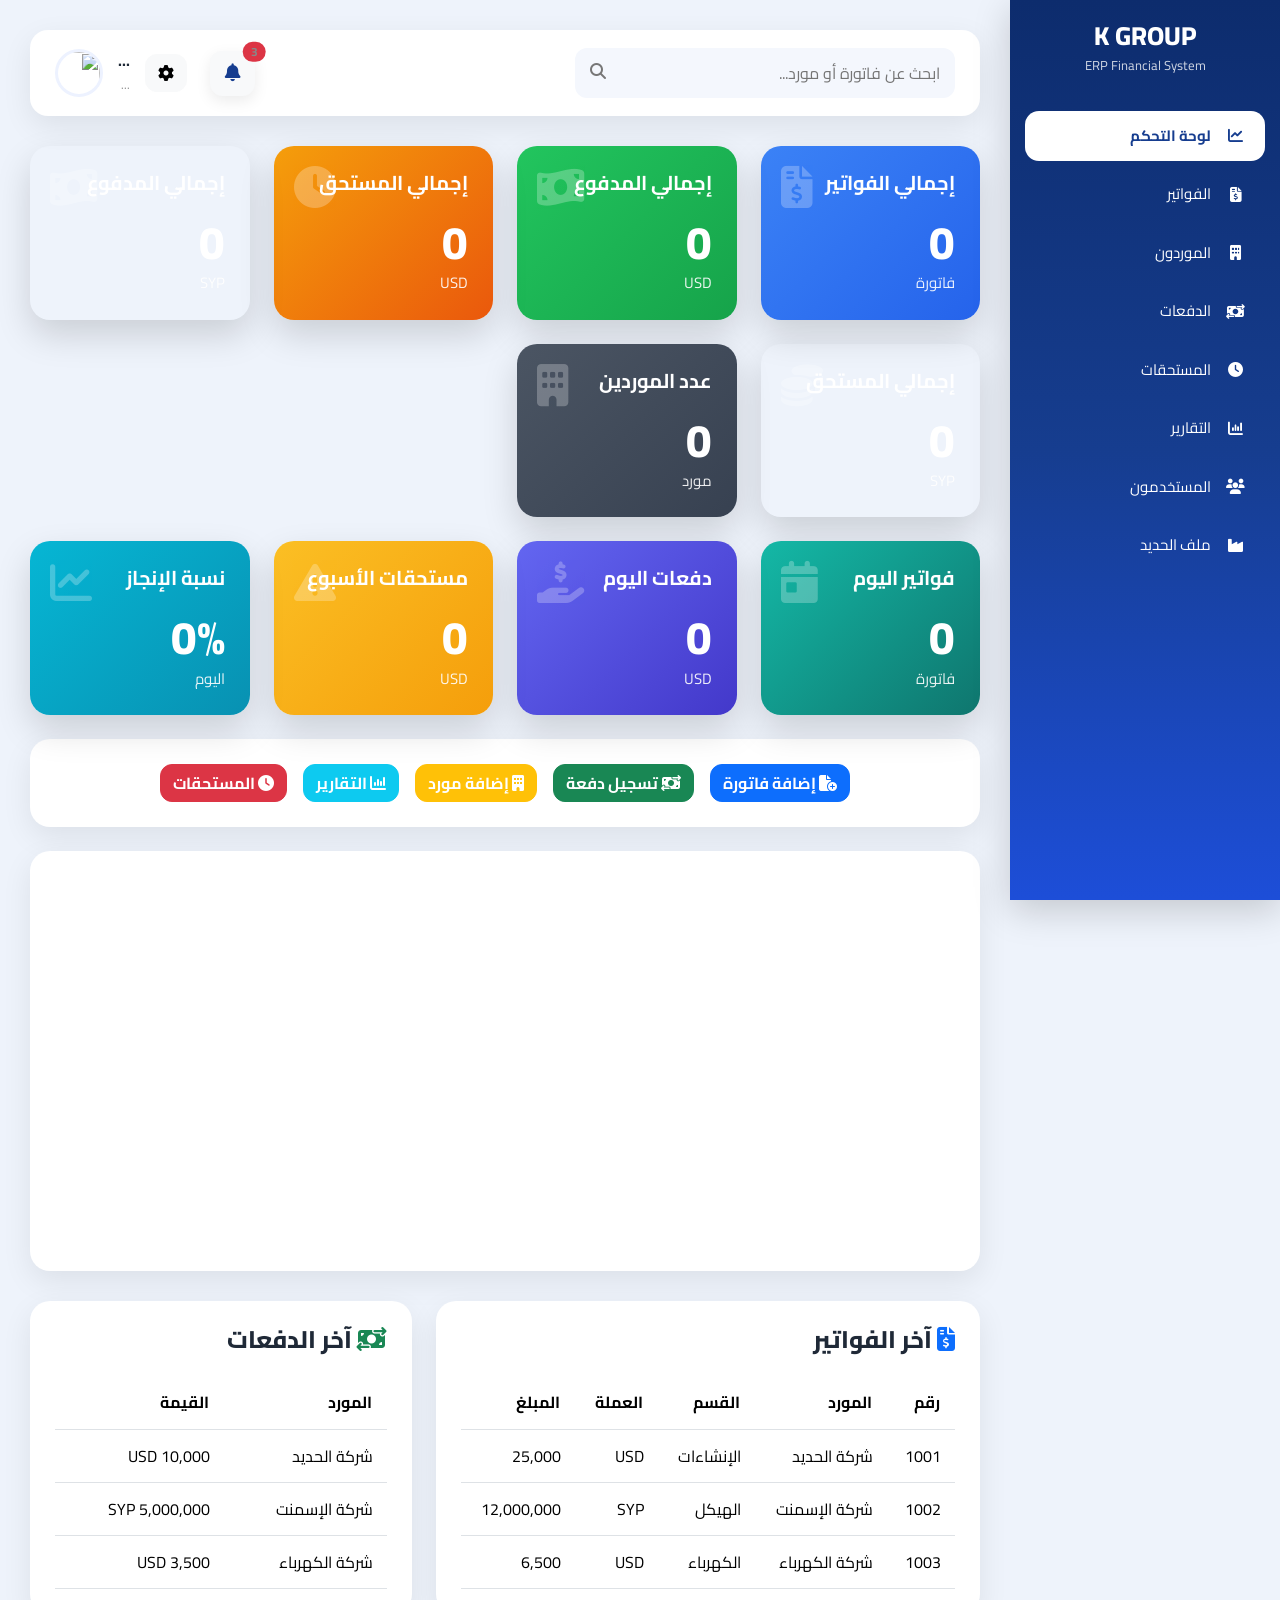
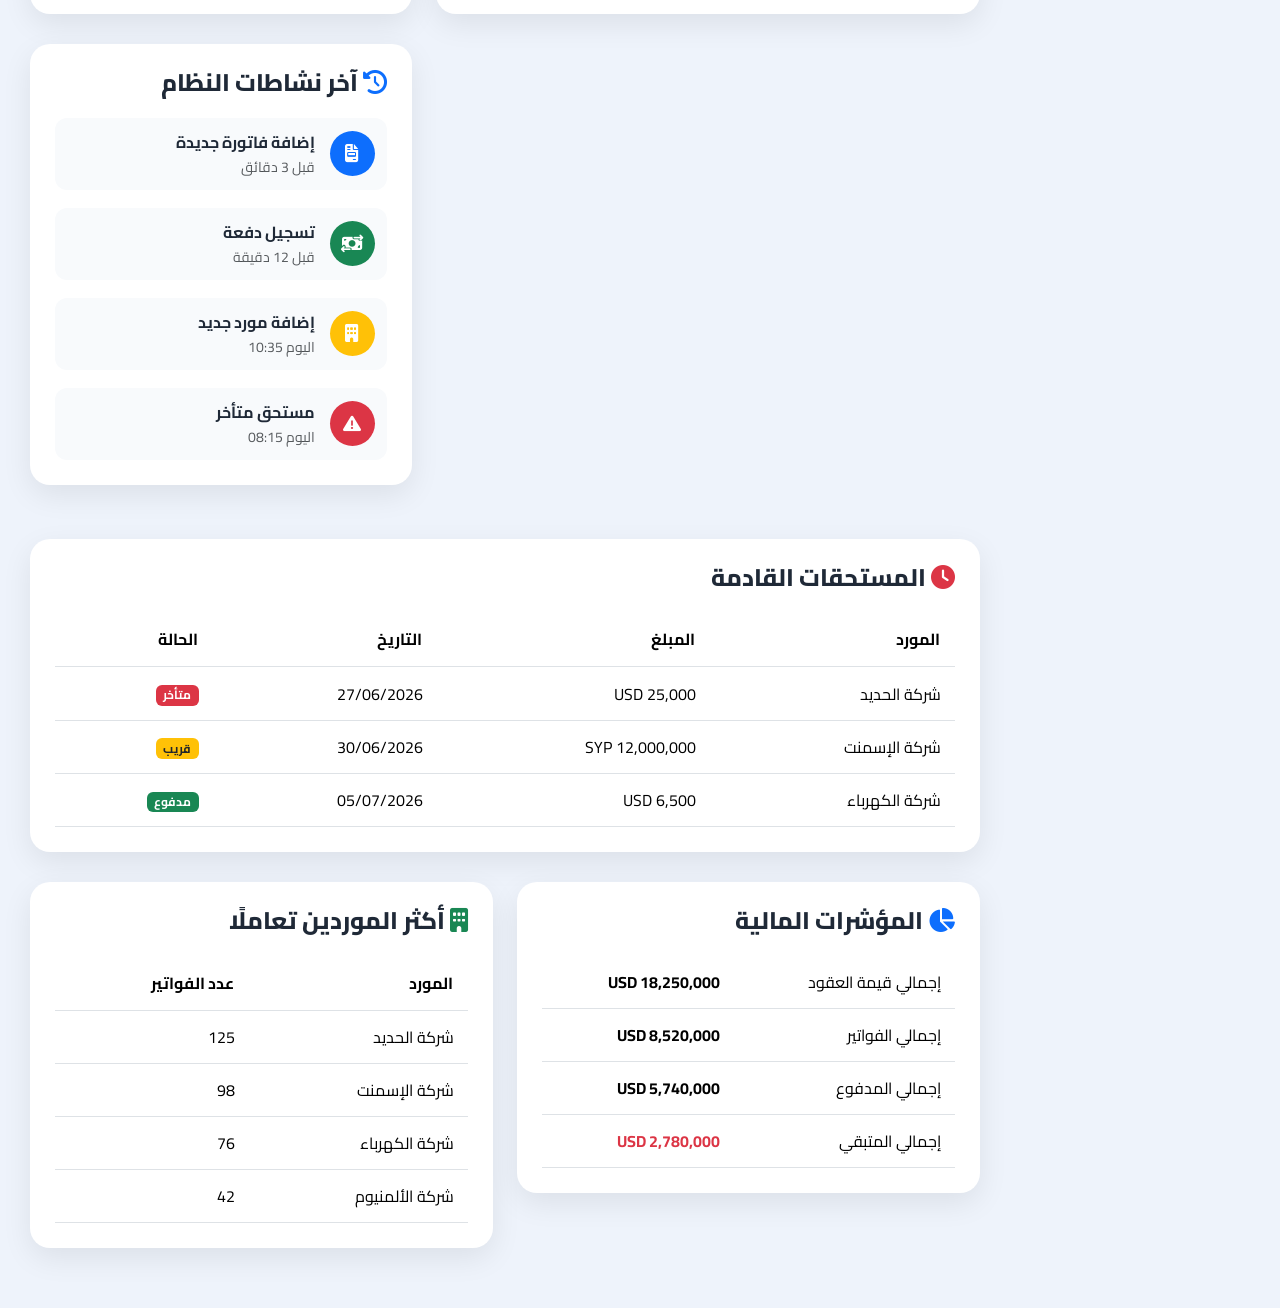
==== commit 0e9980f3: "Add dashboard cards for total paid and total due Added new dashboard cards for total paid and total " ====
--- a/dashboard.html
+++ b/dashboard.html
@@ -194,6 +194,38 @@
         </div>
     </div>
 
+   <div class="col-lg-3 col-md-6 mb-4">
+
+    <div class="dashboard-card purple-card">
+
+        <i class="fa-solid fa-money-bill-wave"></i>
+
+        <h6>إجمالي المدفوع</h6>
+
+        <h2 id="totalPaidSYP">0</h2>
+
+        <span>SYP</span>
+
+    </div>
+
+</div>
+
+<div class="col-lg-3 col-md-6 mb-4">
+
+    <div class="dashboard-card red-card">
+
+        <i class="fa-solid fa-coins"></i>
+
+        <h6>إجمالي المستحق</h6>
+
+        <h2 id="totalDueSYP">0</h2>
+
+        <span>SYP</span>
+
+    </div>
+
+</div>
+
     <div class="col-lg-3 col-md-6 mb-4">
         <div class="dashboard-card steel-card dark">
 
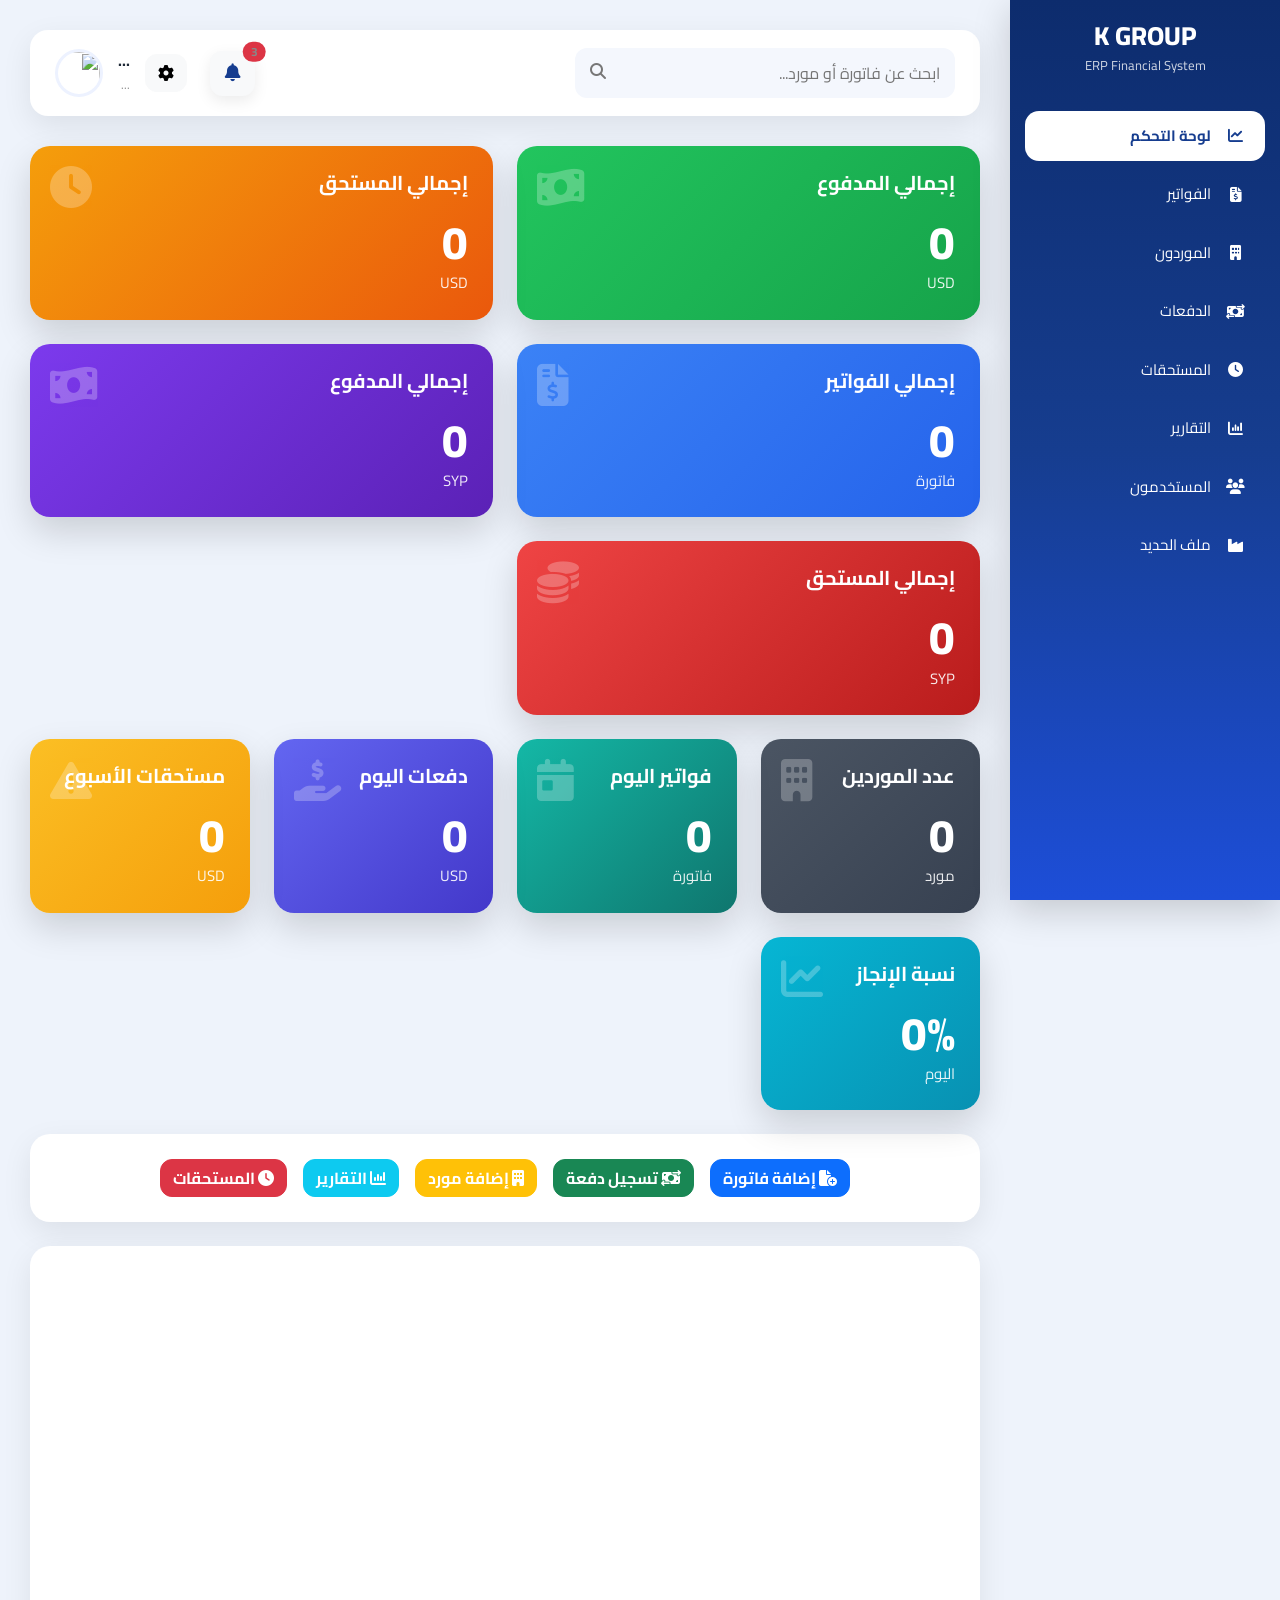
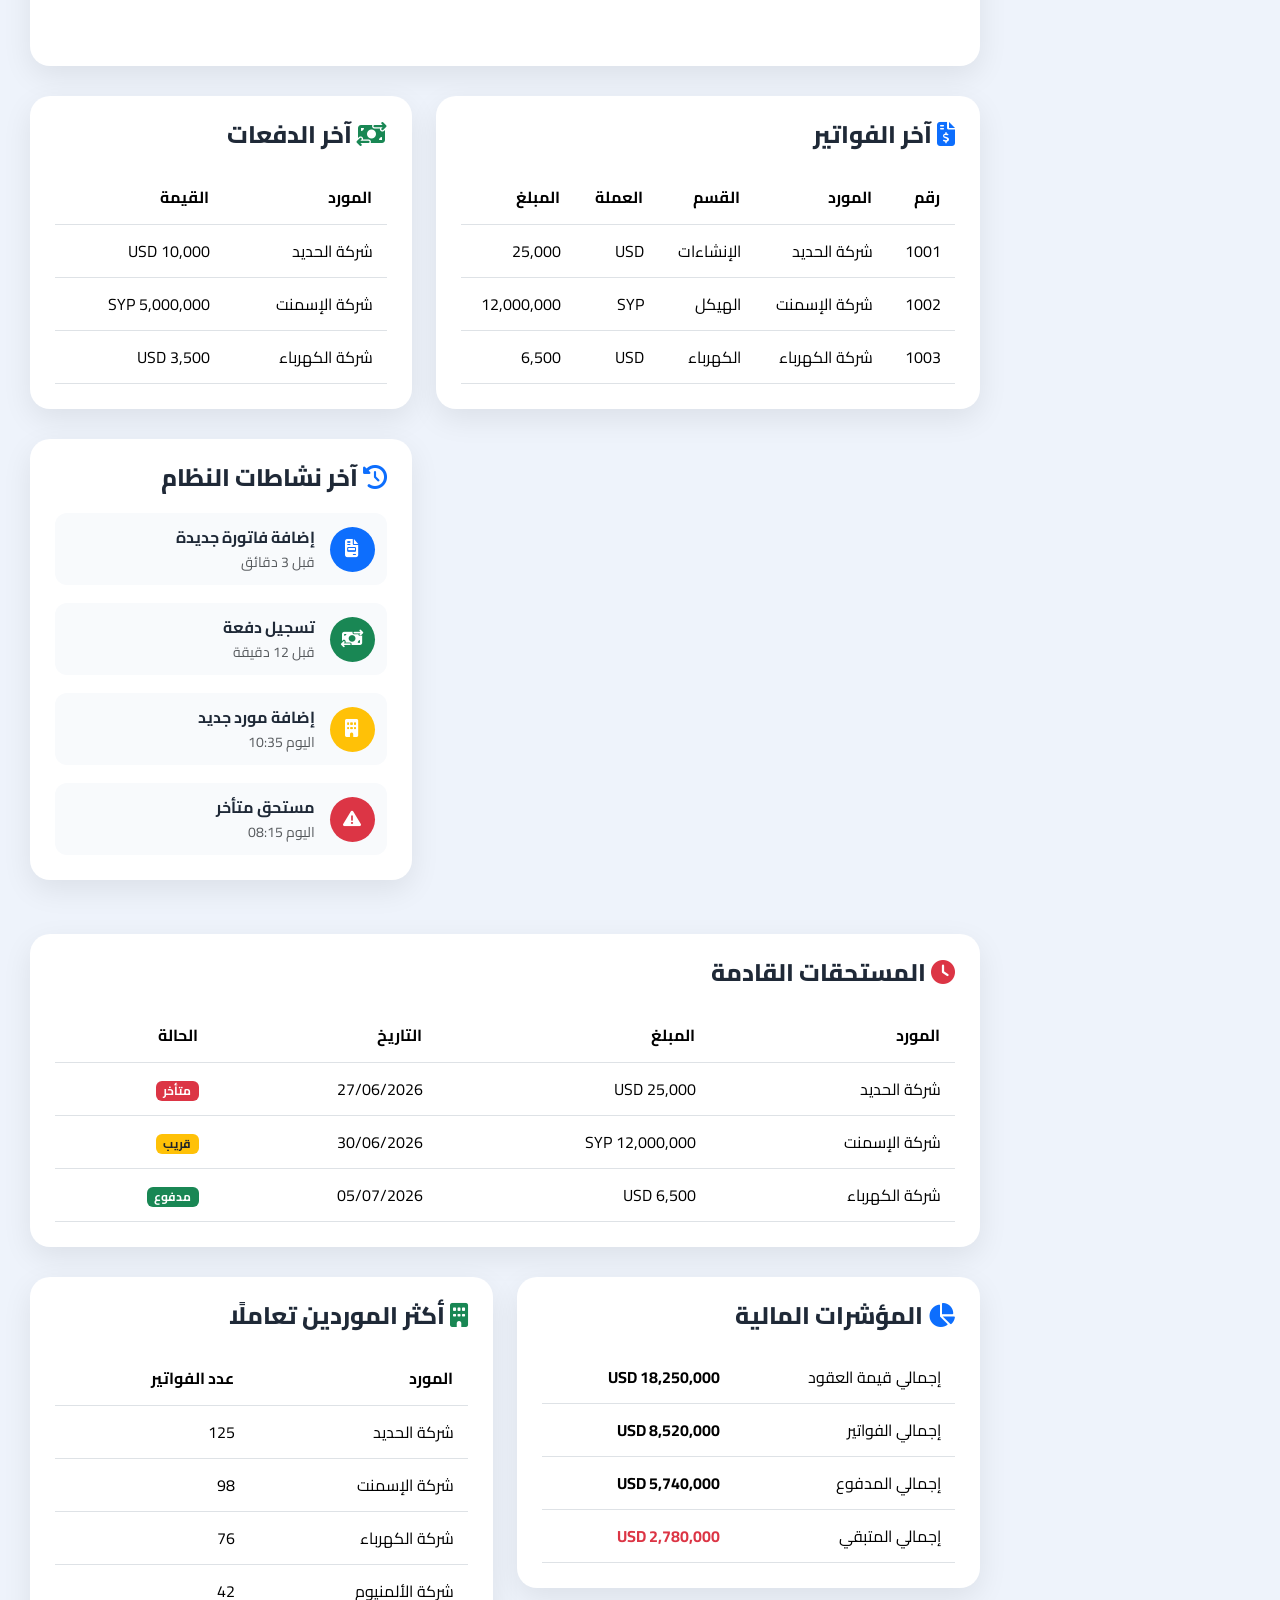
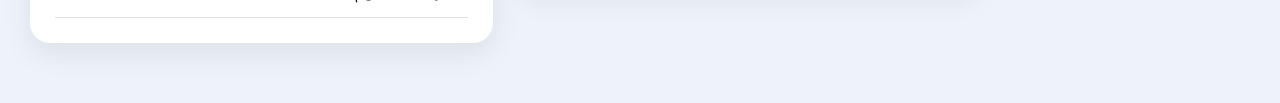
==== commit 0f2b028b: "Refactor dashboard cards layout and add comments" ====
--- a/dashboard.html
+++ b/dashboard.html
@@ -152,7 +152,38 @@
 
 <div class="row mt-4">
 
-    <div class="col-lg-3 col-md-6 mb-4">
+    <!-- إجمالي المدفوع USD -->
+    <div class="col-lg-20 col-md-6 mb-4">
+        <div class="dashboard-card steel-card green">
+
+            <i class="fa-solid fa-money-bill-wave"></i>
+
+            <h6>إجمالي المدفوع</h6>
+
+            <h2 id="totalPaid">0</h2>
+
+            <span>USD</span>
+
+        </div>
+    </div>
+
+    <!-- إجمالي المستحق USD -->
+    <div class="col-lg-20 col-md-6 mb-4">
+        <div class="dashboard-card steel-card orange">
+
+            <i class="fa-solid fa-clock"></i>
+
+            <h6>إجمالي المستحق</h6>
+
+            <h2 id="totalDue">0</h2>
+
+            <span>USD</span>
+
+        </div>
+    </div>
+
+    <!-- إجمالي الفواتير (في المنتصف) -->
+    <div class="col-lg-20 col-md-6 mb-4">
         <div class="dashboard-card steel-card blue">
 
             <i class="fa-solid fa-file-invoice-dollar"></i>
@@ -166,66 +197,41 @@
         </div>
     </div>
 
-    <div class="col-lg-3 col-md-6 mb-4">
-        <div class="dashboard-card steel-card green">
+    <!-- إجمالي المدفوع SYP -->
+    <div class="col-lg-20 col-md-6 mb-4">
+        <div class="dashboard-card purple-card">
 
             <i class="fa-solid fa-money-bill-wave"></i>
 
             <h6>إجمالي المدفوع</h6>
 
-            <h2 id="totalPaid">0</h2>
-
-            <span>USD</span>
-
-        </div>
-    </div>
-
-    <div class="col-lg-3 col-md-6 mb-4">
-        <div class="dashboard-card steel-card orange">
-
-            <i class="fa-solid fa-clock"></i>
+            <h2 id="totalPaidSYP">0</h2>
+
+            <span>SYP</span>
+
+        </div>
+    </div>
+
+    <!-- إجمالي المستحق SYP -->
+    <div class="col-lg-20 col-md-6 mb-4">
+        <div class="dashboard-card red-card">
+
+            <i class="fa-solid fa-coins"></i>
 
             <h6>إجمالي المستحق</h6>
 
-            <h2 id="totalDue">0</h2>
-
-            <span>USD</span>
-
-        </div>
-    </div>
-
-   <div class="col-lg-3 col-md-6 mb-4">
-
-    <div class="dashboard-card purple-card">
-
-        <i class="fa-solid fa-money-bill-wave"></i>
-
-        <h6>إجمالي المدفوع</h6>
-
-        <h2 id="totalPaidSYP">0</h2>
-
-        <span>SYP</span>
-
-    </div>
-
-</div>
-
-<div class="col-lg-3 col-md-6 mb-4">
-
-    <div class="dashboard-card red-card">
-
-        <i class="fa-solid fa-coins"></i>
-
-        <h6>إجمالي المستحق</h6>
-
-        <h2 id="totalDueSYP">0</h2>
-
-        <span>SYP</span>
-
-    </div>
-
-</div>
-
+            <h2 id="totalDueSYP">0</h2>
+
+            <span>SYP</span>
+
+        </div>
+    </div>
+
+</div>
+
+<div class="row">
+
+    <!-- عدد الموردين -->
     <div class="col-lg-3 col-md-6 mb-4">
         <div class="dashboard-card steel-card dark">
 
@@ -240,10 +246,7 @@
         </div>
     </div>
 
-</div>
-
-<div class="row">
-
+    <!-- فواتير اليوم -->
     <div class="col-lg-3 col-md-6 mb-4">
         <div class="dashboard-card steel-card success">
 
@@ -258,6 +261,7 @@
         </div>
     </div>
 
+    <!-- دفعات اليوم -->
     <div class="col-lg-3 col-md-6 mb-4">
         <div class="dashboard-card steel-card primary">
 
@@ -272,6 +276,7 @@
         </div>
     </div>
 
+    <!-- مستحقات الأسبوع -->
     <div class="col-lg-3 col-md-6 mb-4">
         <div class="dashboard-card steel-card warning">
 
@@ -286,6 +291,7 @@
         </div>
     </div>
 
+    <!-- نسبة الإنجاز -->
     <div class="col-lg-3 col-md-6 mb-4">
         <div class="dashboard-card steel-card info">
 
--- a/css/style.css
+++ b/css/style.css
@@ -557,6 +557,21 @@
 height:320px !important;
 
 }
+.purple-card{
+
+background:linear-gradient(135deg,#7c3aed,#5b21b6);
+
+color:#fff;
+
+}
+
+.red-card{
+
+background:linear-gradient(135deg,#ef4444,#b91c1c);
+
+color:#fff;
+
+}
 
 /* ===========================================
    TABLE CARD
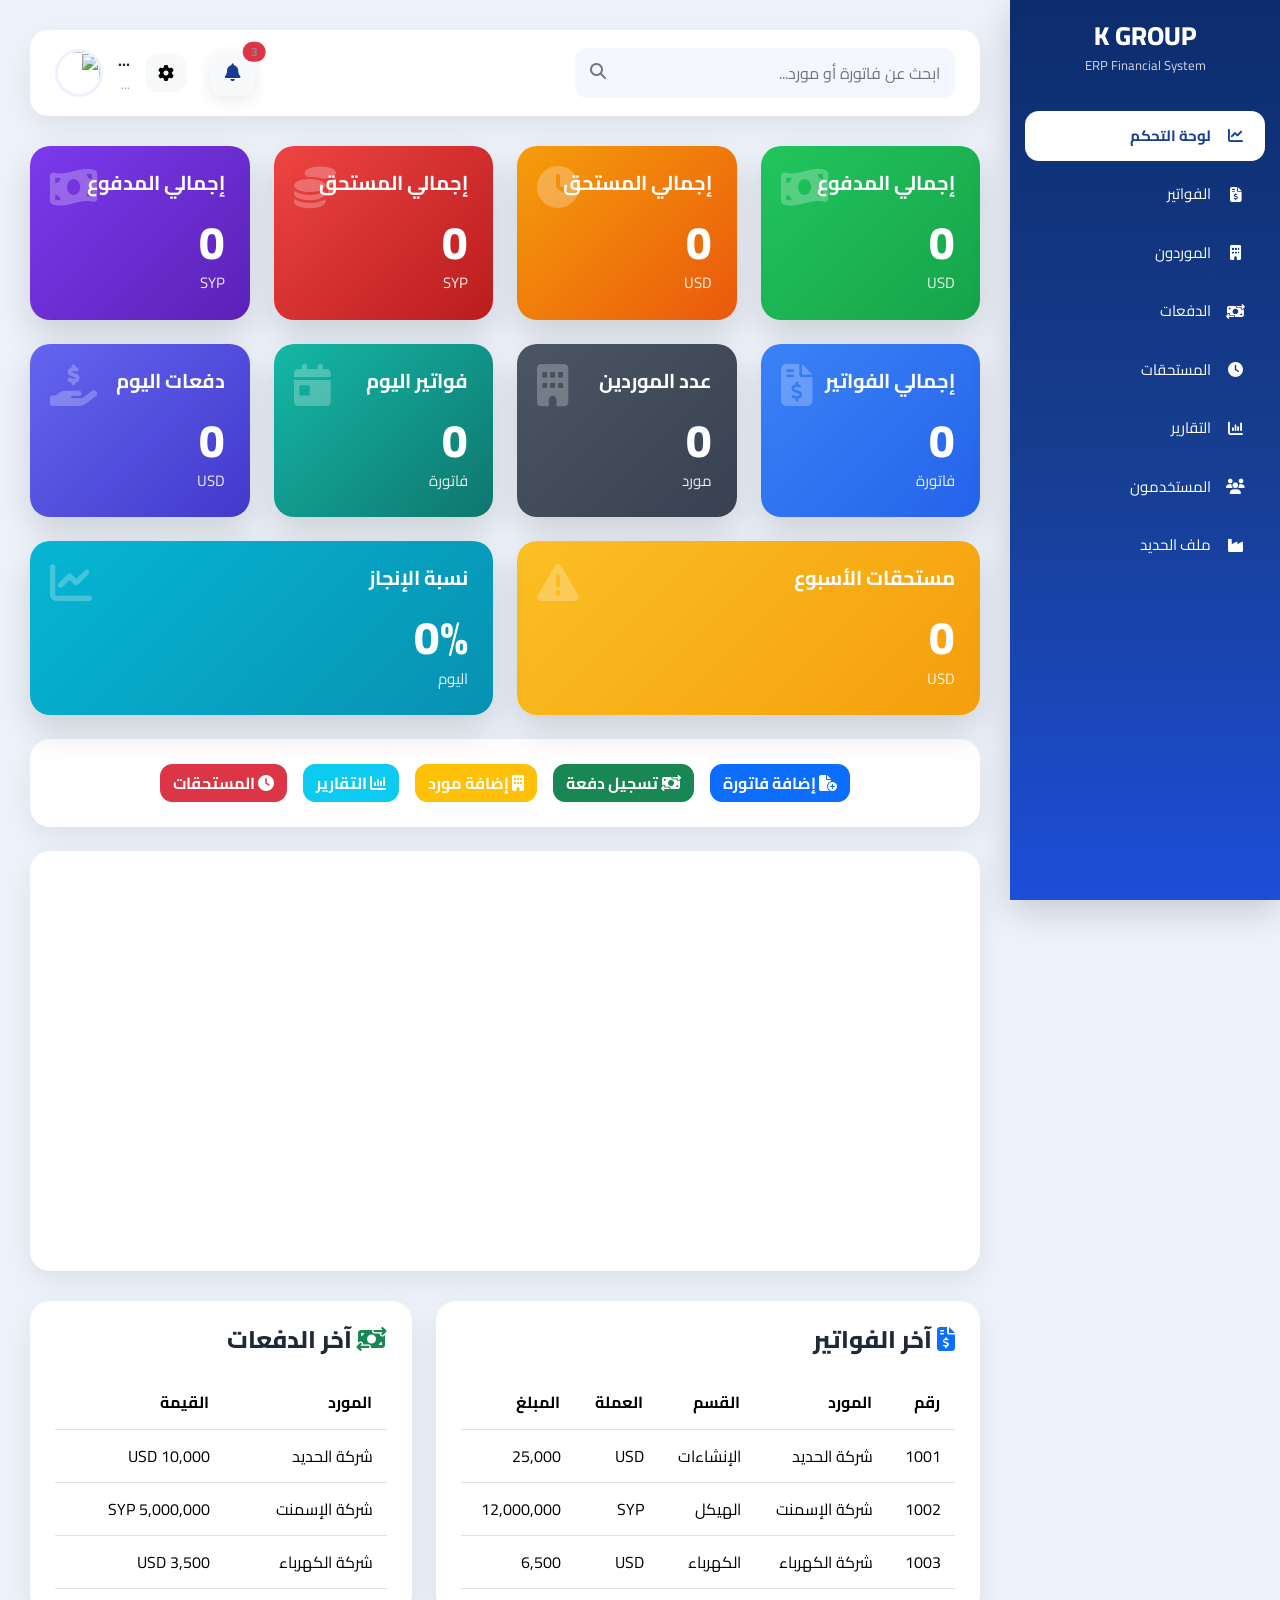
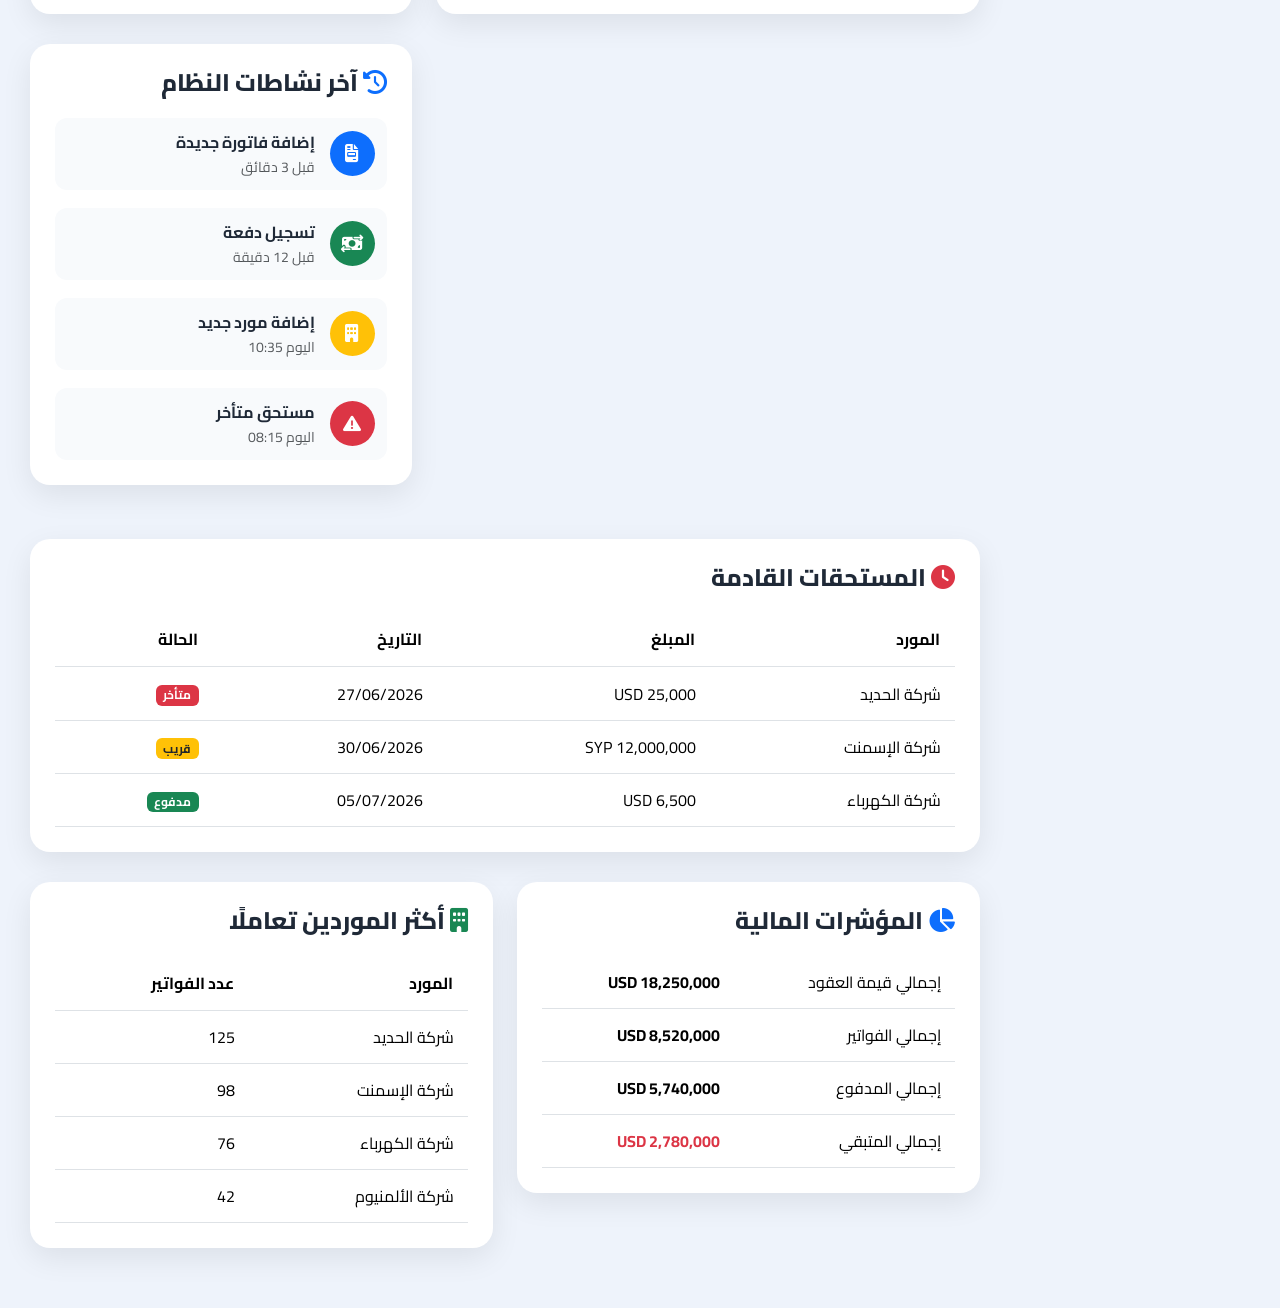
==== commit 3958cf07: "Refactor dashboard card layout for better responsiveness" ====
--- a/dashboard.html
+++ b/dashboard.html
@@ -150,164 +150,129 @@
 </div>
 <!-- ================= Dashboard Cards ================= -->
 
+<!-- ======================= -->
+<!-- الصف الأول -->
+<!-- ======================= -->
+
 <div class="row mt-4">
 
     <!-- إجمالي المدفوع USD -->
-    <div class="col-lg-20 col-md-6 mb-4">
+    <div class="col-lg-3 col-md-6 mb-4">
         <div class="dashboard-card steel-card green">
-
             <i class="fa-solid fa-money-bill-wave"></i>
-
             <h6>إجمالي المدفوع</h6>
-
             <h2 id="totalPaid">0</h2>
-
             <span>USD</span>
-
         </div>
     </div>
 
     <!-- إجمالي المستحق USD -->
-    <div class="col-lg-20 col-md-6 mb-4">
+    <div class="col-lg-3 col-md-6 mb-4">
         <div class="dashboard-card steel-card orange">
-
             <i class="fa-solid fa-clock"></i>
-
             <h6>إجمالي المستحق</h6>
-
             <h2 id="totalDue">0</h2>
-
             <span>USD</span>
-
-        </div>
-    </div>
-
-    <!-- إجمالي الفواتير (في المنتصف) -->
-    <div class="col-lg-20 col-md-6 mb-4">
+        </div>
+    </div>
+
+    <!-- إجمالي المستحق SYP -->
+    <div class="col-lg-3 col-md-6 mb-4">
+        <div class="dashboard-card red-card">
+            <i class="fa-solid fa-coins"></i>
+            <h6>إجمالي المستحق</h6>
+            <h2 id="totalDueSYP">0</h2>
+            <span>SYP</span>
+        </div>
+    </div>
+
+    <!-- إجمالي المدفوع SYP -->
+    <div class="col-lg-3 col-md-6 mb-4">
+        <div class="dashboard-card purple-card">
+            <i class="fa-solid fa-money-bill-wave"></i>
+            <h6>إجمالي المدفوع</h6>
+            <h2 id="totalPaidSYP">0</h2>
+            <span>SYP</span>
+        </div>
+    </div>
+
+</div>
+
+<!-- ======================= -->
+<!-- الصف الثاني -->
+<!-- ======================= -->
+
+<div class="row">
+
+    <!-- إجمالي الفواتير -->
+    <div class="col-lg-3 col-md-6 mb-4">
         <div class="dashboard-card steel-card blue">
-
             <i class="fa-solid fa-file-invoice-dollar"></i>
-
             <h6>إجمالي الفواتير</h6>
-
             <h2 id="totalInvoices">0</h2>
-
             <span>فاتورة</span>
-
-        </div>
-    </div>
-
-    <!-- إجمالي المدفوع SYP -->
-    <div class="col-lg-20 col-md-6 mb-4">
-        <div class="dashboard-card purple-card">
-
-            <i class="fa-solid fa-money-bill-wave"></i>
-
-            <h6>إجمالي المدفوع</h6>
-
-            <h2 id="totalPaidSYP">0</h2>
-
-            <span>SYP</span>
-
-        </div>
-    </div>
-
-    <!-- إجمالي المستحق SYP -->
-    <div class="col-lg-20 col-md-6 mb-4">
-        <div class="dashboard-card red-card">
-
-            <i class="fa-solid fa-coins"></i>
-
-            <h6>إجمالي المستحق</h6>
-
-            <h2 id="totalDueSYP">0</h2>
-
-            <span>SYP</span>
-
-        </div>
-    </div>
-
-</div>
-
-<div class="row">
+        </div>
+    </div>
 
     <!-- عدد الموردين -->
     <div class="col-lg-3 col-md-6 mb-4">
         <div class="dashboard-card steel-card dark">
-
             <i class="fa-solid fa-building"></i>
-
             <h6>عدد الموردين</h6>
-
             <h2 id="totalSuppliers">0</h2>
-
             <span>مورد</span>
-
         </div>
     </div>
 
     <!-- فواتير اليوم -->
     <div class="col-lg-3 col-md-6 mb-4">
         <div class="dashboard-card steel-card success">
-
             <i class="fa-solid fa-calendar-day"></i>
-
             <h6>فواتير اليوم</h6>
-
             <h2 id="todayInvoices">0</h2>
-
             <span>فاتورة</span>
-
         </div>
     </div>
 
     <!-- دفعات اليوم -->
     <div class="col-lg-3 col-md-6 mb-4">
         <div class="dashboard-card steel-card primary">
-
             <i class="fa-solid fa-hand-holding-dollar"></i>
-
             <h6>دفعات اليوم</h6>
-
             <h2 id="todayPayments">0</h2>
-
             <span>USD</span>
-
-        </div>
-    </div>
+        </div>
+    </div>
+
+</div>
+
+<!-- ======================= -->
+<!-- الصف الثالث -->
+<!-- ======================= -->
+
+<div class="row">
 
     <!-- مستحقات الأسبوع -->
-    <div class="col-lg-3 col-md-6 mb-4">
+    <div class="col-lg-6 mb-4">
         <div class="dashboard-card steel-card warning">
-
             <i class="fa-solid fa-triangle-exclamation"></i>
-
             <h6>مستحقات الأسبوع</h6>
-
             <h2 id="weekDue">0</h2>
-
             <span>USD</span>
-
         </div>
     </div>
 
     <!-- نسبة الإنجاز -->
-    <div class="col-lg-3 col-md-6 mb-4">
+    <div class="col-lg-6 mb-4">
         <div class="dashboard-card steel-card info">
-
             <i class="fa-solid fa-chart-line"></i>
-
             <h6>نسبة الإنجاز</h6>
-
             <h2 id="progress">0%</h2>
-
             <span>اليوم</span>
-
-        </div>
-    </div>
-
-</div>
-
+        </div>
+    </div>
+
+</div>
 <!-- ================= Quick Actions ================= -->
 <!-- ================= Quick Actions ================= -->
 
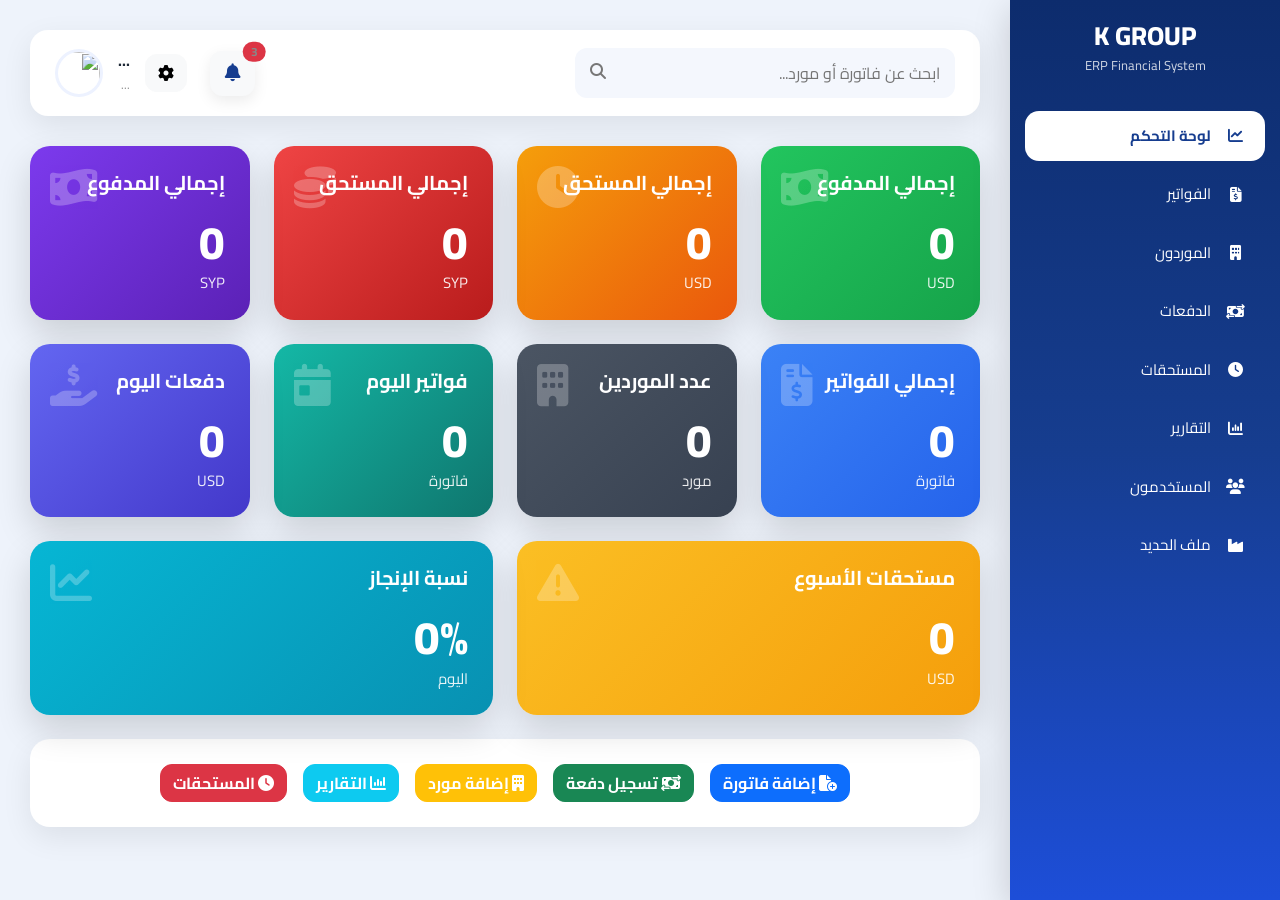
==== commit 91d1016a: "Remove expenses chart and payment tables from dashboard Removed chart and table sections related to " ====
--- a/dashboard.html
+++ b/dashboard.html
@@ -324,457 +324,7 @@
 
 </div>
 
-<!-- ================= Chart ================= -->
-
-<div class="chart-card fade-up">
-
-
-<canvas id="expensesChart"></canvas>
-</div>
-<!-- ================= Main Tables ================= -->
-
-<div class="row">
-
-    <!-- آخر الفواتير -->
-    <div class="col-lg-7">
-
-        <div class="table-card fade-up">
-
-            <h4>
-                <i class="fa-solid fa-file-invoice-dollar text-primary"></i>
-                آخر الفواتير
-            </h4>
-
-            <div class="table-responsive">
-
-                <table class="table table-hover align-middle">
-
-                    <thead>
-
-                        <tr>
-
-                            <th>رقم</th>
-                            <th>المورد</th>
-                            <th>القسم</th>
-                            <th>العملة</th>
-                            <th>المبلغ</th>
-
-                        </tr>
-
-                    </thead>
-
-                    <tbody>
-
-                        <tr>
-
-                            <td>1001</td>
-                            <td>شركة الحديد</td>
-                            <td>الإنشاءات</td>
-                            <td>USD</td>
-                            <td>25,000</td>
-
-                        </tr>
-
-                        <tr>
-
-                            <td>1002</td>
-                            <td>شركة الإسمنت</td>
-                            <td>الهيكل</td>
-                            <td>SYP</td>
-                            <td>12,000,000</td>
-
-                        </tr>
-
-                        <tr>
-
-                            <td>1003</td>
-                            <td>شركة الكهرباء</td>
-                            <td>الكهرباء</td>
-                            <td>USD</td>
-                            <td>6,500</td>
-
-                        </tr>
-
-                    </tbody>
-
-                </table>
-
-            </div>
-
-        </div>
-
-    </div>
-
-    <!-- آخر الدفعات -->
-
-    <div class="col-lg-5">
-
-        <div class="table-card fade-up">
-
-            <h4>
-
-                <i class="fa-solid fa-money-bill-transfer text-success"></i>
-
-                آخر الدفعات
-
-            </h4>
-
-            <div class="table-responsive">
-
-                <table class="table table-hover">
-
-                    <thead>
-
-                        <tr>
-
-                            <th>المورد</th>
-                            <th>القيمة</th>
-
-                        </tr>
-
-                    </thead>
-
-                    <tbody>
-
-                        <tr>
-
-                            <td>شركة الحديد</td>
-                            <td>10,000 USD</td>
-
-                        </tr>
-
-                        <tr>
-
-                            <td>شركة الإسمنت</td>
-                            <td>5,000,000 SYP</td>
-
-                        </tr>
-
-                        <tr>
-
-                            <td>شركة الكهرباء</td>
-                            <td>3,500 USD</td>
-
-                        </tr>
-
-                    </tbody>
-
-                </table>
-
-            </div>
-
-        </div>
-
-    </div>
-
-</div>
-<!-- ================= Activity ================= -->
-
-<div class="row">
-
-    <div class="col-lg-7">
-
-        <!-- اترك الأقسام التالية كما هي (المستحقات أو غيرها) -->
-
-    </div>
-
-    <div class="col-lg-5">
-
-        <div class="table-card fade-up">
-
-            <h4>
-
-                <i class="fa-solid fa-clock-rotate-left text-primary"></i>
-
-                آخر نشاطات النظام
-
-            </h4>
-
-            <div class="activity-list">
-
-                <div class="activity-item">
-
-                    <div class="activity-icon bg-primary">
-
-                        <i class="fa-solid fa-file-invoice"></i>
-
-                    </div>
-
-                    <div>
-
-                        <strong>إضافة فاتورة جديدة</strong>
-
-                        <br>
-
-                        <small class="text-muted">
-
-                            قبل 3 دقائق
-
-                        </small>
-
-                    </div>
-
-                </div>
-
-                <div class="activity-item">
-
-                    <div class="activity-icon bg-success">
-
-                        <i class="fa-solid fa-money-bill-transfer"></i>
-
-                    </div>
-
-                    <div>
-
-                        <strong>تسجيل دفعة</strong>
-
-                        <br>
-
-                        <small class="text-muted">
-
-                            قبل 12 دقيقة
-
-                        </small>
-
-                    </div>
-
-                </div>
-
-                <div class="activity-item">
-
-                    <div class="activity-icon bg-warning">
-
-                        <i class="fa-solid fa-building"></i>
-
-                    </div>
-
-                    <div>
-
-                        <strong>إضافة مورد جديد</strong>
-
-                        <br>
-
-                        <small class="text-muted">
-
-                            اليوم 10:35
-
-                        </small>
-
-                    </div>
-
-                </div>
-
-                <div class="activity-item">
-
-                    <div class="activity-icon bg-danger">
-
-                        <i class="fa-solid fa-triangle-exclamation"></i>
-
-                    </div>
-
-                    <div>
-
-                        <strong>مستحق متأخر</strong>
-
-                        <br>
-
-                        <small class="text-muted">
-
-                            اليوم 08:15
-
-                        </small>
-
-                    </div>
-
-                </div>
-
-            </div>
-
-        </div>
-
-    </div>
-
-</div>
-
-<!-- ================= Upcoming Dues ================= -->
-
-<div class="table-card fade-up mt-4">
-
-    <h4>
-
-        <i class="fa-solid fa-clock text-danger"></i>
-
-        المستحقات القادمة
-
-    </h4>
-
-    <div class="table-responsive">
-
-        <table class="table table-hover align-middle">
-
-            <thead>
-
-                <tr>
-
-                    <th>المورد</th>
-                    <th>المبلغ</th>
-                    <th>التاريخ</th>
-                    <th>الحالة</th>
-
-                </tr>
-
-            </thead>
-
-            <tbody>
-
-                <tr>
-
-                    <td>شركة الحديد</td>
-                    <td>25,000 USD</td>
-                    <td>27/06/2026</td>
-                    <td><span class="badge bg-danger">متأخر</span></td>
-
-                </tr>
-
-                <tr>
-
-                    <td>شركة الإسمنت</td>
-                    <td>12,000,000 SYP</td>
-                    <td>30/06/2026</td>
-                    <td><span class="badge bg-warning text-dark">قريب</span></td>
-
-                </tr>
-
-                <tr>
-
-                    <td>شركة الكهرباء</td>
-                    <td>6,500 USD</td>
-                    <td>05/07/2026</td>
-                    <td><span class="badge bg-success">مدفوع</span></td>
-
-                </tr>
-
-            </tbody>
-
-        </table>
-
-    </div>
-
-</div>
-<!-- ================= Financial Indicators ================= -->
-
-<div class="row mt-4">
-
-    <div class="col-lg-6">
-
-        <div class="table-card fade-up">
-
-            <h4>
-
-                <i class="fa-solid fa-chart-pie text-primary"></i>
-
-                المؤشرات المالية
-
-            </h4>
-
-            <table class="table">
-
-                <tbody>
-
-                    <tr>
-                        <td>إجمالي قيمة العقود</td>
-                        <td><strong>18,250,000 USD</strong></td>
-                    </tr>
-
-                    <tr>
-                        <td>إجمالي الفواتير</td>
-                        <td><strong>8,520,000 USD</strong></td>
-                    </tr>
-
-                    <tr>
-                        <td>إجمالي المدفوع</td>
-                        <td><strong>5,740,000 USD</strong></td>
-                    </tr>
-
-                    <tr>
-                        <td>إجمالي المتبقي</td>
-                        <td class="text-danger">
-                            <strong>2,780,000 USD</strong>
-                        </td>
-                    </tr>
-
-                </tbody>
-
-            </table>
-
-        </div>
-
-    </div>
-
-    <div class="col-lg-6">
-
-        <div class="table-card fade-up">
-
-            <h4>
-
-                <i class="fa-solid fa-building text-success"></i>
-
-                أكثر الموردين تعاملًا
-
-            </h4>
-
-            <table class="table">
-
-                <thead>
-
-                    <tr>
-
-                        <th>المورد</th>
-                        <th>عدد الفواتير</th>
-
-                    </tr>
-
-                </thead>
-
-                <tbody>
-
-                    <tr>
-
-                        <td>شركة الحديد</td>
-                        <td>125</td>
-
-                    </tr>
-
-                    <tr>
-
-                        <td>شركة الإسمنت</td>
-                        <td>98</td>
-
-                    </tr>
-
-                    <tr>
-
-                        <td>شركة الكهرباء</td>
-                        <td>76</td>
-
-                    </tr>
-
-                    <tr>
-
-                        <td>شركة الألمنيوم</td>
-                        <td>42</td>
-
-                    </tr>
-
-                </tbody>
-
-            </table>
-
-        </div>
-
-    </div>
-
-</div>
+
 
 <!-- ================= Dashboard Scripts ================= -->
 
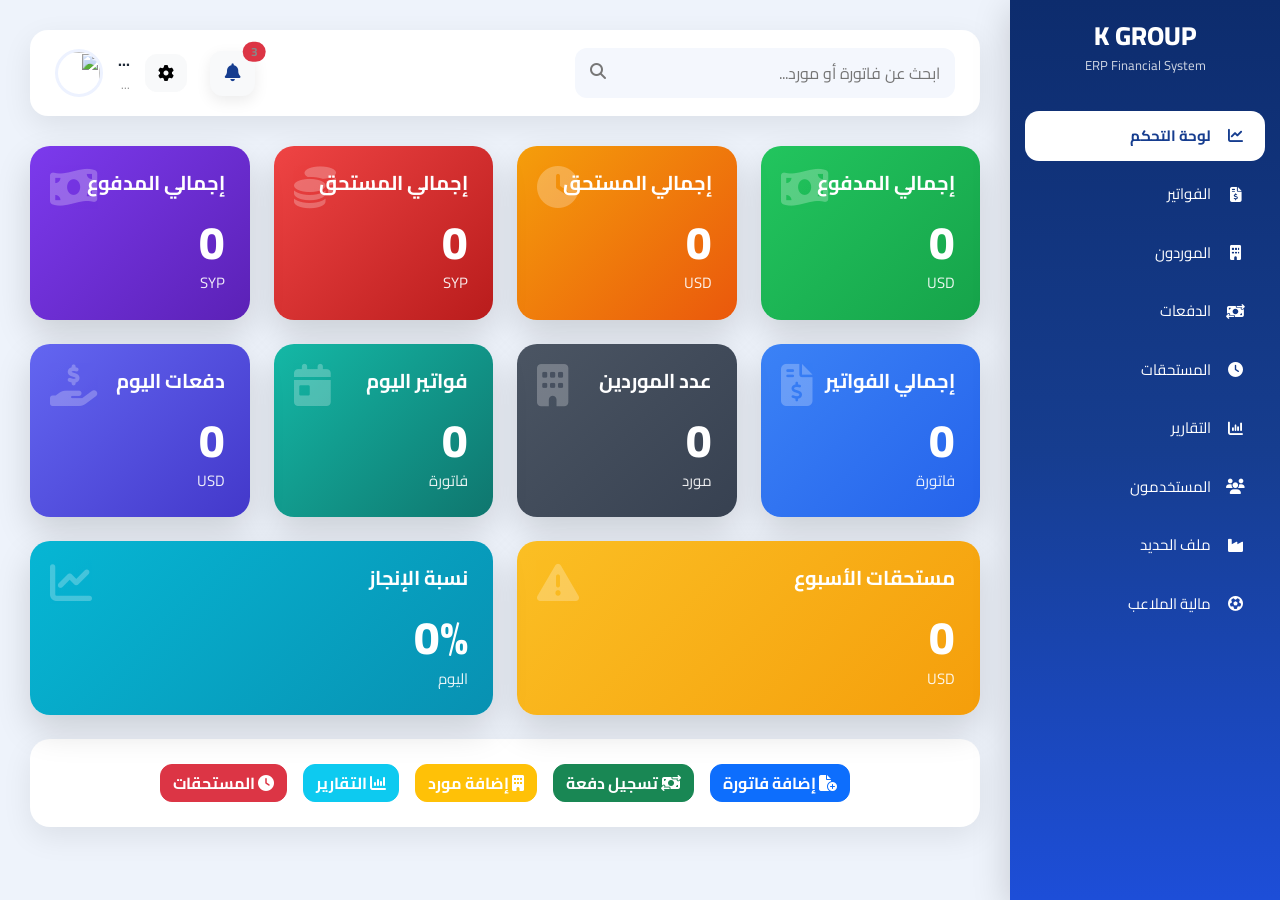
==== commit 38d5a35b: "Add finance section link to dashboard" ====
--- a/dashboard.html
+++ b/dashboard.html
@@ -88,6 +88,12 @@
     <a href="steel-dashboard.html">
         <i class="fa-solid fa-industry"></i>
         ملف الحديد
+    </a>
+</li>
+       <li>
+    <a href="field-finance.html">
+        <i class="fa-solid fa-futbol"></i>
+        مالية الملاعب
     </a>
 </li>
 
